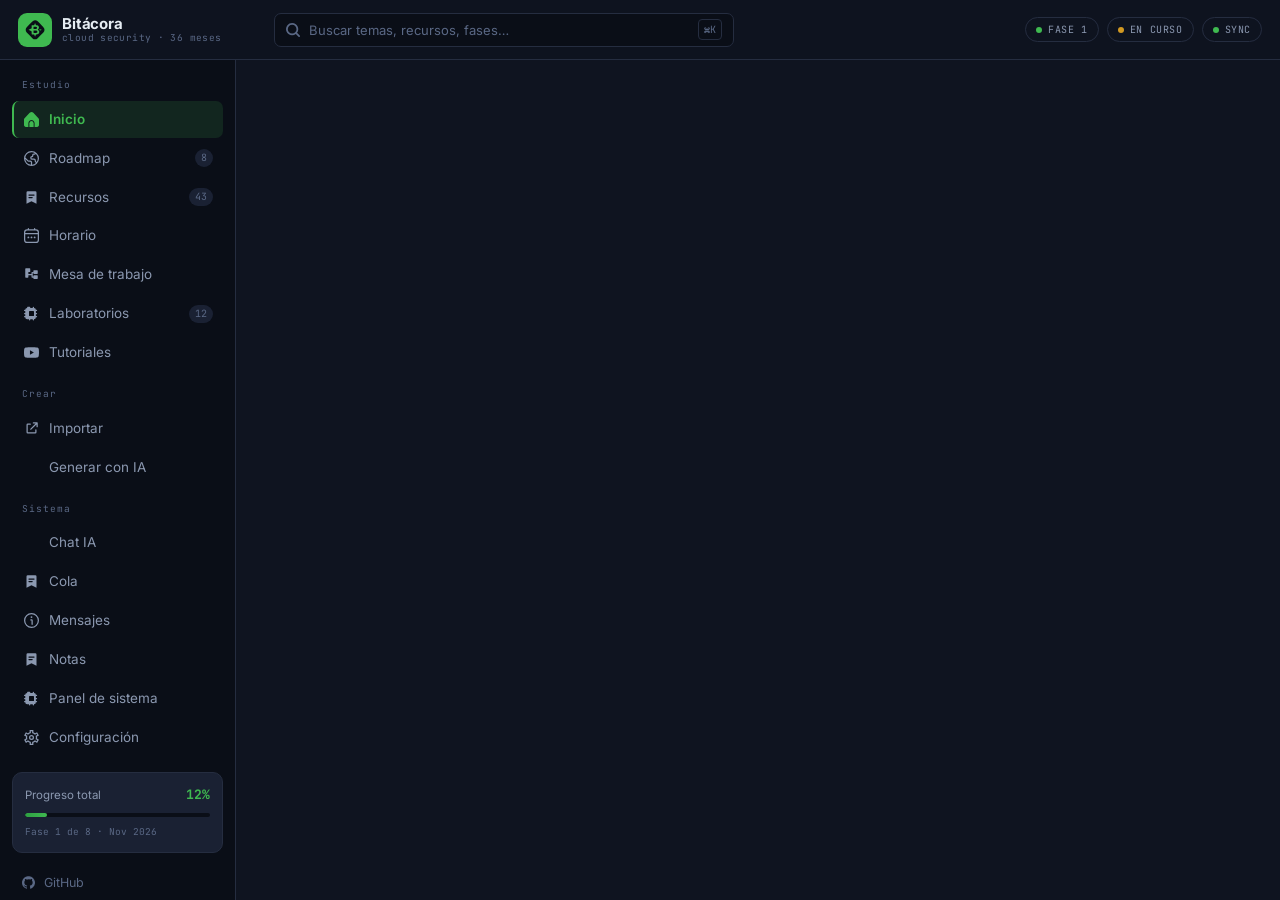
==== static/index.html @ 69b77a9f "chore: recombine split files and remove duplicate INICIO view" ====
<!DOCTYPE html>
<html lang="es" data-theme="dark">
<head>
<meta charset="UTF-8">
<meta name="viewport" content="width=device-width, initial-scale=1.0">
<title>Bitácora — Cloud Security Engineer</title>
<link rel="preconnect" href="https://fonts.googleapis.com">
<link rel="preconnect" href="https://fonts.gstatic.com" crossorigin>
<link href="https://fonts.googleapis.com/css2?family=Inter:wght@400;500;600;700&family=JetBrains+Mono:wght@400;500;600;700&display=swap" rel="stylesheet">
<link rel="stylesheet" href="css/styles.css?v=2">
</head>
<body>

<svg xmlns="http://www.w3.org/2000/svg" style="display:none">
<symbol id="i-isotipo" viewBox="100 330 370 370"><path fill="currentColor" opacity="1.000000" stroke="none" d=" M310.793884,684.054321 C281.833008,693.313782 257.006378,687.298340 235.864227,665.881775 C201.334534,630.903870 166.649063,596.079651 132.160995,561.060913 C106.260162,534.761597 106.226822,489.605347 132.073486,463.258636 C163.572052,431.150696 195.255585,399.224304 226.805328,367.166443 C233.814728,360.044128 240.528275,352.628296 248.784424,346.859924 C273.072693,329.890198 311.342133,331.340851 334.278259,354.667389 C362.310822,383.177063 390.466431,411.565765 418.545135,440.030121 C425.680939,447.263977 432.730591,454.582886 439.813599,461.868805 C467.352692,490.196747 467.705811,534.077087 440.044373,562.257690 C405.263672,597.691101 370.016296,632.666077 335.078430,667.945923 C328.145966,674.946228 320.228699,680.232849 310.793884,684.054321 M236.552277,426.319275 C234.719589,426.317963 232.886887,426.311249 231.054214,426.316284 C223.530518,426.336823 223.277420,426.567810 223.269974,434.281555 C223.255844,448.944763 223.129929,463.610474 223.374619,478.269714 C223.448257,482.681519 222.275894,485.038910 217.916168,486.881622 C201.659607,493.752838 185.621582,501.142639 169.531616,508.404419 C167.641251,509.257568 165.395660,509.713928 164.230881,511.817535 C165.189697,513.448303 166.891846,513.893677 168.346405,514.545776 C184.911133,521.971802 201.468124,529.418152 218.126312,536.630188 C221.817596,538.228271 223.466721,540.172363 223.391403,544.425293 C223.125824,559.417114 223.277756,574.416443 223.288727,589.412964 C223.294312,597.049255 223.355743,597.080872 231.207001,597.070862 C242.371002,597.056641 253.536713,597.169739 264.698059,596.994873 C268.235931,596.939392 270.184570,598.161621 271.411652,601.513062 C273.871613,608.231689 276.525360,614.890076 279.388428,621.447021 C281.614502,626.545166 283.184418,631.978577 286.322876,636.906982 C288.237335,635.020935 288.944794,632.957825 289.769073,630.990051 C293.500885,622.081421 297.512177,613.269714 300.759705,604.186035 C302.684326,598.802612 305.459198,596.658569 311.310364,596.913391 C322.279327,597.390991 332.965759,595.233459 342.688232,590.027405 C356.907776,582.413269 364.411285,570.447388 364.802673,554.096924 C365.240234,535.819641 358.154816,521.826111 342.052490,512.689331 C340.261383,511.673096 337.910645,511.325287 337.036224,509.102997 C337.571594,507.320709 339.163422,506.891266 340.338928,506.055359 C362.808472,490.076447 364.267700,454.462982 343.026550,436.856384 C333.447632,428.916595 321.798462,426.675049 309.826111,426.482758 C304.880127,426.403351 302.420105,424.936554 300.698242,420.301056 C297.454773,411.569305 293.562225,403.077911 289.905548,394.501099 C289.205597,392.859344 288.807068,390.627563 286.606476,390.540894 C284.247650,390.447906 284.026917,392.844910 283.348511,394.429474 C279.351837,403.764923 275.342316,413.097595 271.563141,422.521820 C270.373749,425.487854 268.643677,426.446808 265.529388,426.386719 C256.201691,426.206787 246.868332,426.320129 236.552277,426.319275 M369.356293,502.819183 C369.130585,510.114594 370.935455,516.905945 374.270721,523.367310 C375.651001,526.041321 377.186462,526.905029 380.190399,525.514343 C388.315613,521.752747 396.584229,518.301880 404.766571,514.661621 C406.203705,514.022278 407.995026,513.599670 408.313171,510.818237 C396.564972,504.610321 383.978577,499.820129 371.706482,494.237885 C369.940308,497.052551 369.927460,499.581390 369.356293,502.819183 z"/> <path fill="currentColor" opacity="1.000000" stroke="none" d=" M292.999725,524.643677 C301.396240,525.148926 309.442596,523.405396 317.154236,526.711426 C324.949951,530.053528 329.863739,537.308655 329.967194,546.336487 C330.069366,555.252930 325.228516,562.721130 317.201477,565.900818 C313.469116,567.379333 309.616608,568.264465 305.547821,568.253662 C291.413544,568.216187 277.277710,568.162354 263.145386,568.341736 C259.149200,568.392395 257.502472,567.259277 257.600983,562.976746 C257.857086,551.841125 257.799866,540.694763 257.651093,529.555542 C257.602356,525.904419 258.892670,524.535828 262.568848,524.593750 C272.543640,524.750916 282.522552,524.644470 292.999725,524.643677 z"/> <path fill="currentColor" opacity="1.000000" stroke="none" d=" M319.391876,489.306122 C314.976624,494.202240 309.560516,496.184448 303.558014,496.270874 C289.753540,496.469604 275.944641,496.342865 262.138763,496.475525 C259.001068,496.505676 257.620758,495.486420 257.660004,492.180145 C257.786438,481.535156 257.776611,470.887238 257.682098,460.241669 C257.652649,456.926758 259.229950,455.883789 262.263458,455.895081 C275.737427,455.945190 289.221130,455.615662 302.682220,456.036072 C310.743469,456.287872 318.329529,458.677704 322.029938,466.923584 C325.492310,474.638947 324.768799,482.129517 319.391876,489.306122 z"/></symbol>
<symbol id="i-inicio" viewBox="0 0 512 512"><g> <path d="M256,319.841c-35.346,0-64,28.654-64,64v128h128v-128C320,348.495,291.346,319.841,256,319.841z"/> <g> <path d="M362.667,383.841v128H448c35.346,0,64-28.654,64-64V253.26c0.005-11.083-4.302-21.733-12.011-29.696l-181.29-195.99 c-31.988-34.61-85.976-36.735-120.586-4.747c-1.644,1.52-3.228,3.103-4.747,4.747L12.395,223.5 C4.453,231.496-0.003,242.31,0,253.58v194.261c0,35.346,28.654,64,64,64h85.333v-128c0.399-58.172,47.366-105.676,104.073-107.044 C312.01,275.383,362.22,323.696,362.667,383.841z"/> <path d="M256,319.841c-35.346,0-64,28.654-64,64v128h128v-128C320,348.495,291.346,319.841,256,319.841z"/> </g> </g></symbol>
<symbol id="i-roadmap" viewBox="0 0 24 24"><path d="M12,0A12,12,0,1,0,24,12,12.013,12.013,0,0,0,12,0ZM22,12a9.938,9.938,0,0,1-1.662,5.508l-1.192-1.193A.5.5,0,0,1,19,15.962V15a3,3,0,0,0-3-3H13a1,1,0,0,1-1-1v-.5a.5.5,0,0,1,.5-.5A2.5,2.5,0,0,0,15,7.5v-1a.5.5,0,0,1,.5-.5h1.379a2.516,2.516,0,0,0,1.767-.732l.377-.377A9.969,9.969,0,0,1,22,12Zm-19.951.963,3.158,3.158A2.978,2.978,0,0,0,7.329,17H10a1,1,0,0,1,1,1v3.949A10.016,10.016,0,0,1,2.049,12.963ZM13,21.949V18a3,3,0,0,0-3-3H7.329a1,1,0,0,1-.708-.293L2.163,10.249A9.978,9.978,0,0,1,17.456,3.63l-.224.224A.507.507,0,0,1,16.879,4H15.5A2.5,2.5,0,0,0,13,6.5v1a.5.5,0,0,1-.5.5A2.5,2.5,0,0,0,10,10.5V11a3,3,0,0,0,3,3h3a1,1,0,0,1,1,1v.962a2.516,2.516,0,0,0,.732,1.767l1.337,1.337A9.971,9.971,0,0,1,13,21.949Z"/></symbol>
<symbol id="i-calendario" viewBox="0 0 24 24"><path d="M19,2H18V1a1,1,0,0,0-2,0V2H8V1A1,1,0,0,0,6,1V2H5A5.006,5.006,0,0,0,0,7V19a5.006,5.006,0,0,0,5,5H19a5.006,5.006,0,0,0,5-5V7A5.006,5.006,0,0,0,19,2ZM2,7A3,3,0,0,1,5,4H19a3,3,0,0,1,3,3V8H2ZM19,22H5a3,3,0,0,1-3-3V10H22v9A3,3,0,0,1,19,22Z"/><circle cx="12" cy="15" r="1.5"/><circle cx="7" cy="15" r="1.5"/><circle cx="17" cy="15" r="1.5"/></symbol>
<symbol id="i-ajustes" viewBox="0 0 24 24"><g id="_01_align_center" data-name="01 align center"><path d="M15,24H9V20.487a9,9,0,0,1-2.849-1.646L3.107,20.6l-3-5.2L3.15,13.645a9.1,9.1,0,0,1,0-3.29L.107,8.6l3-5.2L6.151,5.159A9,9,0,0,1,9,3.513V0h6V3.513a9,9,0,0,1,2.849,1.646L20.893,3.4l3,5.2L20.85,10.355a9.1,9.1,0,0,1,0,3.29L23.893,15.4l-3,5.2-3.044-1.758A9,9,0,0,1,15,20.487Zm-4-2h2V18.973l.751-.194A6.984,6.984,0,0,0,16.994,16.9l.543-.553,2.623,1.515,1-1.732-2.62-1.513.206-.746a7.048,7.048,0,0,0,0-3.75l-.206-.746,2.62-1.513-1-1.732L17.537,7.649,16.994,7.1a6.984,6.984,0,0,0-3.243-1.875L13,5.027V2H11V5.027l-.751.194A6.984,6.984,0,0,0,7.006,7.1l-.543.553L3.84,6.134l-1,1.732L5.46,9.379l-.206.746a7.048,7.048,0,0,0,0,3.75l.206.746L2.84,16.134l1,1.732,2.623-1.515.543.553a6.984,6.984,0,0,0,3.243,1.875l.751.194Zm1-6a4,4,0,1,1,4-4A4,4,0,0,1,12,16Zm0-6a2,2,0,1,0,2,2A2,2,0,0,0,12,10Z"/></g></symbol>
<symbol id="i-busqueda" viewBox="0 0 513.749 513.749"><g> <path d="M504.352,459.061l-99.435-99.477c74.402-99.427,54.115-240.344-45.312-314.746S119.261-9.277,44.859,90.15 S-9.256,330.494,90.171,404.896c79.868,59.766,189.565,59.766,269.434,0l99.477,99.477c12.501,12.501,32.769,12.501,45.269,0 c12.501-12.501,12.501-32.769,0-45.269L504.352,459.061z M225.717,385.696c-88.366,0-160-71.634-160-160s71.634-160,160-160 s160,71.634,160,160C385.623,314.022,314.044,385.602,225.717,385.696z"/> </g></symbol>
<symbol id="i-info" viewBox="0 0 24 24"><path d="M12,0A12,12,0,1,0,24,12,12.013,12.013,0,0,0,12,0Zm0,22A10,10,0,1,1,22,12,10.011,10.011,0,0,1,12,22Z"/><path d="M12,10H11a1,1,0,0,0,0,2h1v6a1,1,0,0,0,2,0V12A2,2,0,0,0,12,10Z"/><circle cx="12" cy="6.5" r="1.5"/></symbol>
<symbol id="i-agregar" viewBox="0 0 24 24"><path d="m12 0a12 12 0 1 0 12 12 12.013 12.013 0 0 0 -12-12zm4 13h-3v3a1 1 0 0 1 -2 0v-3h-3a1 1 0 0 1 0-2h3v-3a1 1 0 0 1 2 0v3h3a1 1 0 0 1 0 2z"/></symbol>
<symbol id="i-agregar-usuario" viewBox="0 0 24 24"><path d="M23,11H21V9a1,1,0,0,0-2,0v2H17a1,1,0,0,0,0,2h2v2a1,1,0,0,0,2,0V13h2a1,1,0,0,0,0-2Z"/><path d="M9,12A6,6,0,1,0,3,6,6.006,6.006,0,0,0,9,12ZM9,2A4,4,0,1,1,5,6,4,4,0,0,1,9,2Z"/><path d="M9,14a9.01,9.01,0,0,0-9,9,1,1,0,0,0,2,0,7,7,0,0,1,14,0,1,1,0,0,0,2,0A9.01,9.01,0,0,0,9,14Z"/></symbol>
<symbol id="i-usuarios" viewBox="0 0 24 24"><path d="M12,16a4,4,0,1,1,4-4A4,4,0,0,1,12,16ZM5.683,16H1a1,1,0,0,1-1-1A6.022,6.022,0,0,1,5.131,9.084a1,1,0,0,1,1.1,1.266A6.009,6.009,0,0,0,6,12a5.937,5.937,0,0,0,.586,2.57,1,1,0,0,1-.9,1.43ZM17,24H7a1,1,0,0,1-1-1,6,6,0,0,1,12,0A1,1,0,0,1,17,24ZM18,8a4,4,0,1,1,4-4A4,4,0,0,1,18,8ZM6,8a4,4,0,1,1,4-4A4,4,0,0,1,6,8Zm17,8H18.317a1,1,0,0,1-.9-1.43A5.937,5.937,0,0,0,18,12a6.009,6.009,0,0,0-.236-1.65,1,1,0,0,1,1.105-1.266A6.022,6.022,0,0,1,24,15,1,1,0,0,1,23,16Z"/></symbol>
<symbol id="i-github" viewBox="0 0 512.000000 512.000000"><g transform="translate(0.000000,512.000000) scale(0.100000,-0.100000)" fill="currentColor" stroke="none"> <path d="M2247 4995 c-1043 -126 -1913 -881 -2167 -1880 -59 -234 -74 -356 -74 -610 -1 -129 5 -259 13 -315 108 -783 536 -1431 1212 -1841 206 -124 479 -239 570 -239 45 0 55 4 85 34 22 22 34 44 35 63 2 40 -3 448 -4 449 -1 1 -42 -5 -92 -13 -108 -17 -273 -12 -360 12 -115 30 -202 79 -279 158 -64 63 -81 90 -144 217 -83 169 -138 244 -230 308 -142 100 -165 144 -87 171 31 10 54 11 103 3 136 -22 259 -109 355 -251 120 -178 219 -247 389 -271 78 -11 185 1 285 31 71 22 71 22 98 131 18 70 67 163 111 209 l25 26 -63 7 c-103 12 -293 55 -386 88 -168 59 -276 123 -395 237 -222 212 -326 520 -314 931 4 141 9 178 31 255 36 121 88 223 164 323 48 64 60 86 53 100 -21 40 -41 168 -41 261 0 107 18 219 50 317 25 73 38 78 145 63 136 -19 330 -99 506 -209 71 -45 80 -48 111 -39 84 24 309 59 450 69 228 17 538 -10 737 -64 l54 -15 91 56 c175 108 358 183 495 203 108 15 117 10 145 -79 13 -42 29 -111 36 -154 17 -103 8 -293 -17 -372 l-19 -60 46 -56 c150 -187 212 -376 211 -645 -1 -671 -304 -1054 -930 -1179 -64 -12 -142 -26 -174 -30 l-58 -7 35 -38 c43 -48 88 -135 112 -216 15 -51 18 -122 23 -504 5 -334 9 -451 19 -467 17 -31 63 -53 108 -53 93 0 453 163 659 297 165 109 299 219 435 359 385 395 615 869 691 1424 20 144 17 507 -5 655 -172 1140 -1081 2015 -2234 2150 -154 18 -464 18 -615 0z"/></g></symbol>
<symbol id="i-youtube" viewBox="0 0 24 24"><g id="XMLID_184_"> <path d="M23.498,6.186c-0.276-1.039-1.089-1.858-2.122-2.136C19.505,3.546,12,3.546,12,3.546s-7.505,0-9.377,0.504 C1.591,4.328,0.778,5.146,0.502,6.186C0,8.07,0,12,0,12s0,3.93,0.502,5.814c0.276,1.039,1.089,1.858,2.122,2.136 C4.495,20.454,12,20.454,12,20.454s7.505,0,9.377-0.504c1.032-0.278,1.845-1.096,2.122-2.136C24,15.93,24,12,24,12 S24,8.07,23.498,6.186z M9.546,15.569V8.431L15.818,12L9.546,15.569z"/> </g></symbol>
<symbol id="i-recursos" viewBox="0 0 24 24"><path d="M6 2h12a2 2 0 0 1 2 2v18l-8-4-8 4V4a2 2 0 0 1 2-2Zm2 5a1 1 0 0 0 0 2h8a1 1 0 0 0 0-2H8Zm0 4a1 1 0 0 0 0 2h5a1 1 0 0 0 0-2H8Z"/></symbol>
<symbol id="i-mesa" viewBox="0 0 24 24"><path d="M3 2h6a1 1 0 0 1 1 1v4a1 1 0 0 1-1 1H7v3h5V9a1 1 0 0 1 1-1h2V6a1 1 0 0 1 1-1h5a1 1 0 0 1 1 1v4a1 1 0 0 1-1 1h-5a1 1 0 0 1-1-1v-1h-1v6h1v-1a1 1 0 0 1 1-1h5a1 1 0 0 1 1 1v4a1 1 0 0 1-1 1h-5a1 1 0 0 1-1-1v-1h-2a1 1 0 0 1-1-1v-3H7v3a1 1 0 0 1-1 1H3a1 1 0 0 1-1-1V3a1 1 0 0 1 1-1Z"/></symbol>
<symbol id="i-sistema" viewBox="0 0 24 24"><path d="M9 1a1 1 0 0 1 1 1v1h4V2a1 1 0 1 1 2 0v1a3 3 0 0 1 3 3h1a1 1 0 1 1 0 2h-1v3h1a1 1 0 1 1 0 2h-1v3h1a1 1 0 1 1 0 2h-1a3 3 0 0 1-3 3v1a1 1 0 1 1-2 0v-1h-4v1a1 1 0 1 1-2 0v-1H5a3 3 0 0 1-3-3H1a1 1 0 1 1 0-2h1v-3H1a1 1 0 1 1 0-2h1V8H1a1 1 0 0 1 0-2h1a3 3 0 0 1 3-3V2a1 1 0 0 1 1-1h2Zm0 7a1 1 0 0 0-1 1v6a1 1 0 0 0 1 1h6a1 1 0 0 0 1-1V9a1 1 0 0 0-1-1H9Z"/></symbol>
<symbol id="i-chevron" viewBox="0 0 24 24"><path d="M12 15.5a1 1 0 0 1-.7-.3l-5-5a1 1 0 0 1 1.4-1.4l4.3 4.3 4.3-4.3a1 1 0 0 1 1.4 1.4l-5 5a1 1 0 0 1-.7.3Z"/></symbol>
<symbol id="i-externo" viewBox="0 0 24 24"><path d="M14 3a1 1 0 0 1 1-1h6a1 1 0 0 1 1 1v6a1 1 0 1 1-2 0V5.4l-8.3 8.3a1 1 0 1 1-1.4-1.4L18.6 4H15a1 1 0 0 1-1-1ZM4 6a2 2 0 0 1 2-2h4a1 1 0 1 1 0 2H6v12h12v-4a1 1 0 1 1 2 0v4a2 2 0 0 1-2 2H6a2 2 0 0 1-2-2V6Z"/></symbol>
</svg>

<!-- ══════════ HEADER ══════════ -->
<header class="topbar">
  <div class="topbar-left">
    <button class="icon-btn menu-toggle" aria-label="Abrir menú">
      <span class="burger"></span>
    </button>
    <a class="brand" href="#inicio">
      <span class="brand-mark"><svg class="ico"><use href="#i-isotipo"></use></svg></span>
      <span class="brand-text">
        <strong>Bitácora</strong>
        <em>cloud security · 36 meses</em>
      </span>
    </a>
  </div>

  <div class="topbar-search">
    <svg class="ico"><use href="#i-busqueda"></use></svg>
    <input type="text" placeholder="Buscar temas, recursos, fases…">
    <kbd>⌘K</kbd>
  </div>

  <div class="topbar-right">
    <span class="status-pill"><i class="dot dot-green"></i>FASE 1</span>
    <span class="status-pill"><i class="dot dot-yellow"></i>EN CURSO</span>
    <span class="status-pill"><i class="dot dot-green"></i>SYNC</span>
  </div>
</header>

<div class="shell">

  <!-- ══════════ SIDEBAR ══════════ -->
  <aside class="sidebar">
    <nav class="nav">
      <p class="nav-label">Estudio</p>
      <a class="nav-item is-active" href="#inicio" data-view="inicio">
        <svg class="ico"><use href="#i-inicio"></use></svg><span>Inicio</span>
      </a>
      <a class="nav-item" href="#roadmap" data-view="roadmap">
        <svg class="ico"><use href="#i-roadmap"></use></svg><span>Roadmap</span>
        <em class="nav-badge">8</em>
      </a>
      <a class="nav-item" href="#recursos" data-view="recursos">
        <svg class="ico"><use href="#i-recursos"></use></svg><span>Recursos</span>
        <em class="nav-badge">43</em>
      </a>
      <a class="nav-item" href="#horario" data-view="horario">
        <svg class="ico"><use href="#i-calendario"></use></svg><span>Horario</span>
      </a>
      <a class="nav-item" href="#mesa" data-view="mesa">
        <svg class="ico"><use href="#i-mesa"></use></svg><span>Mesa de trabajo</span>
      </a>
      <a class="nav-item" href="#labs" data-view="labs">
        <svg class="ico"><use href="#i-sistema"></use></svg><span>Laboratorios</span>
        <em class="nav-badge" id="labs-badge">12</em>
      </a>
      <a class="nav-item" href="#tutorials" data-view="tutorials">
        <svg class="ico"><use href="#i-youtube"></use></svg><span>Tutoriales</span>
      </a>

      <p class="nav-label">Crear</p>
      <a class="nav-item" href="#import" data-view="import">
        <svg class="ico"><use href="#i-externo"></use></svg><span>Importar</span>
      </a>
      <a class="nav-item" href="#generate" data-view="generate">
        <svg class="ico"><use href="#i-ia"></use></svg><span>Generar con IA</span>
      </a>

      <p class="nav-label">Sistema</p>
      <a class="nav-item" href="#chat" data-view="chat">
        <svg class="ico"><use href="#i-ia"></use></svg><span>Chat IA</span>
      </a>
      <a class="nav-item" href="#cola" data-view="cola">
        <svg class="ico"><use href="#i-recursos"></use></svg><span>Cola</span>
        <em class="nav-badge" id="queue-badge" style="display:none">0</em>
      </a>
      <a class="nav-item" href="#messages" data-view="messages">
        <svg class="ico"><use href="#i-info"></use></svg><span>Mensajes</span>
        <em class="nav-badge" id="msg-badge" style="display:none">0</em>
      </a>
      <a class="nav-item" href="#notes" data-view="notes">
        <svg class="ico"><use href="#i-recursos"></use></svg><span>Notas</span>
      </a>
      <a class="nav-item" href="#sistema" data-view="sistema">
        <svg class="ico"><use href="#i-sistema"></use></svg><span>Panel de sistema</span>
      </a>
      <a class="nav-item" href="#config" data-view="config">
        <svg class="ico"><use href="#i-ajustes"></use></svg><span>Configuración</span>
      </a>
    </nav>

    <div class="sidebar-foot">
      <div class="mini-progress">
        <div class="mini-progress-head">
          <span>Progreso total</span><strong>12%</strong>
        </div>
        <div class="bar"><div class="bar-fill" style="width:12%"></div></div>
        <p class="mini-progress-note">Fase 1 de 8 · Nov 2026</p>
      </div>
      <div class="sidebar-links">
        <a href="#" class="s-link"><svg class="ico"><use href="#i-github"></use></svg>GitHub</a>
        <a href="#" class="s-link"><svg class="ico"><use href="#i-info"></use></svg>Acerca de</a>
      </div>
    </div>
  </aside>

  <!-- ══════════ MAIN ══════════ -->
  <main class="main">

    <!-- ─────── VISTA: ROADMAP ─────── -->
    <section class="view" id="view-roadmap">
      <div class="view-bar">
        <span class="crumb">roadmap</span>
        <span class="view-bar-meta">8 fases · 28 temas · 2 certificaciones</span>
      </div>

      <div class="view-body">
        <div class="section-head">
          <h1>Octubre 2026 → Octubre 2029</h1>
          <p>Cada fase alimenta a la siguiente. Lo que construyes en la Fase 1 es lo que monitorea la Fase 5.</p>
        </div>

        <div class="phase-strip">
          <div class="strip-item" style="--accent:#3fb950"><span>F0</span><div class="bar"><div class="bar-fill" style="width:100%"></div></div></div>
          <div class="strip-item" style="--accent:#3fb950"><span>F1</span><div class="bar"><div class="bar-fill" style="width:38%"></div></div></div>
          <div class="strip-item" style="--accent:#58a6ff"><span>F2</span><div class="bar"><div class="bar-fill" style="width:0%"></div></div></div>
          <div class="strip-item" style="--accent:#a371f7"><span>F3</span><div class="bar"><div class="bar-fill" style="width:0%"></div></div></div>
          <div class="strip-item" style="--accent:#d29922"><span>F4</span><div class="bar"><div class="bar-fill" style="width:0%"></div></div></div>
          <div class="strip-item" style="--accent:#f85149"><span>F5</span><div class="bar"><div class="bar-fill" style="width:0%"></div></div></div>
          <div class="strip-item" style="--accent:#39c5cf"><span>F6</span><div class="bar"><div class="bar-fill" style="width:0%"></div></div></div>
          <div class="strip-item" style="--accent:#8b949e"><span>F7</span><div class="bar"><div class="bar-fill" style="width:0%"></div></div></div>
        </div>

        <div class="spine">
          <div class="spine-track"><div class="spine-fill"></div></div>
          <div class="spine-nodes">

            <article class="node state-done" style="--accent:#3fb950">
              <div class="node-dot"></div>
              <div class="node-card">
                <div class="node-head">
                  <span class="node-idx">FASE 0</span>
                  <span class="node-when">Oct 2026</span>
                </div>
                <h3>Base del homelab</h3>
                <p>Proxmox + pfSense/OPNsense como VM desde el día 1. Las 4 VLANs existen aunque estén vacías.</p>
                <ul class="topic-list">
                  <li class="topic done">Hypervisor y topología base</li>
                  <li class="topic done">pfSense/OPNsense perimetral</li>
                  <li class="topic done">VLANs: Management, Servers, Users, DMZ</li>
                  <li class="topic done">Repo GitHub + primer post en LinkedIn</li>
                </ul>
                <div class="tag-row"><span class="tag tag-repo"><svg class="ico"><use href="#i-github"></use></svg>homelab-cloud-security</span></div>
              </div>
            </article>

            <article class="node state-current" style="--accent:#3fb950">
              <div class="node-dot"><i class="pulse"></i></div>
              <div class="node-card">
                <div class="node-head">
                  <span class="node-idx">FASE 1</span>
                  <span class="node-when">Nov 2026 – Mar 2027</span>
                </div>
                <h3>Linux + Networking real</h3>
                <p>Hardening real de Ubuntu y las 4 VLANs implementadas de verdad en pfSense — reglas aplicadas, no un diagrama.</p>
                <ul class="topic-list">
                  <li class="topic done">CIS Benchmark + SSH solo por llave</li>
                  <li class="topic current">rsyslog centralizado</li>
                  <li class="topic todo">Backups probados con restore real</li>
                  <li class="topic todo">Reglas de firewall inter-VLAN</li>
                  <li class="topic todo">Wireshark: tráfico entre VLANs</li>
                </ul>
                <div class="tag-row">
                  <span class="tag tag-repo"><svg class="ico"><use href="#i-github"></use></svg>linux-hardened-server</span>
                  <span class="tag tag-repo"><svg class="ico"><use href="#i-github"></use></svg>homelab-network-segmentation</span>
                </div>
              </div>
            </article>

            <article class="node" style="--accent:#58a6ff">
              <div class="node-dot"></div>
              <div class="node-card">
                <div class="node-head">
                  <span class="node-idx">FASE 2</span>
                  <span class="node-when">Abr 2027 – Ago 2027</span>
                </div>
                <h3>Windows Server + Ofensiva básica</h3>
                <p>AD ficticio "Ortiz Technologies" con 100 usuarios, y un ataque simulado contra tu propio dominio.</p>
                <ul class="topic-list">
                  <li class="topic todo">Dominio con OUs por departamento</li>
                  <li class="topic todo">GPOs: LAPS, SMBv1 off, PowerShell restringido</li>
                  <li class="topic todo">ADCS interna + servidor de archivos con DFS</li>
                  <li class="topic todo">Kerberoasting / AS-REP Roasting documentado</li>
                </ul>
                <div class="tag-row">
                  <span class="tag tag-repo"><svg class="ico"><use href="#i-github"></use></svg>ad-lab-attack-detection</span>
                  <span class="tag tag-cert">CompTIA Security+</span>
                </div>
              </div>
            </article>

            <article class="node" style="--accent:#a371f7">
              <div class="node-dot"></div>
              <div class="node-card">
                <div class="node-head">
                  <span class="node-idx">FASE 3</span>
                  <span class="node-when">Sep 2027 – Feb 2028</span>
                </div>
                <h3>AWS + Infraestructura como código</h3>
                <p>Multi-cuenta con Organizations, IAM de mínimo privilegio, Terraform con state remoto y pipeline real.</p>
                <ul class="topic-list">
                  <li class="topic todo">AWS Organizations: cuentas dev/prod</li>
                  <li class="topic todo">VPC, subnets, NAT, Security Groups, NACLs</li>
                  <li class="topic todo">State remoto: S3 + DynamoDB locking</li>
                  <li class="topic todo">GitHub Actions: plan en PR, apply en merge</li>
                </ul>
                <div class="tag-row">
                  <span class="tag tag-repo"><svg class="ico"><use href="#i-github"></use></svg>aws-infra-as-code</span>
                  <span class="tag tag-cert">AWS Solutions Architect Associate</span>
                </div>
              </div>
            </article>

            <article class="node" style="--accent:#d29922">
              <div class="node-dot"></div>
              <div class="node-card">
                <div class="node-head">
                  <span class="node-idx">FASE 4</span>
                  <span class="node-when">Mar 2028 – Ago 2028</span>
                </div>
                <h3>Docker + Kubernetes con carga real</h3>
                <p>Cluster de 1 master + 2 workers sobre Proxmox, desplegando el stack que usará la Fase 5.</p>
                <ul class="topic-list">
                  <li class="topic todo">Cluster K8s real en el homelab</li>
                  <li class="topic todo">GitOps con ArgoCD</li>
                  <li class="topic todo">Trivy escaneando imágenes en el pipeline</li>
                </ul>
                <div class="tag-row"><span class="tag tag-repo"><svg class="ico"><use href="#i-github"></use></svg>k8s-homelab-platform</span></div>
              </div>
            </article>

            <article class="node" style="--accent:#f85149">
              <div class="node-dot"></div>
              <div class="node-card">
                <div class="node-head">
                  <span class="node-idx">FASE 5</span>
                  <span class="node-when">Sep 2028 – Feb 2029</span>
                </div>
                <h3>SOC casero + AWS Security avanzado</h3>
                <p>Wazuh + Suricata + Grafana ingiriendo todos los logs. Ejercicio purple team contra tu propio homelab.</p>
                <ul class="topic-list">
                  <li class="topic todo">SOC completo, no herramientas sueltas</li>
                  <li class="topic todo">Cadena de ataque completa + detección</li>
                  <li class="topic todo">GuardDuty, Security Hub, Config, alertas SNS</li>
                  <li class="topic todo">Reporte de incidente publicado</li>
                </ul>
                <div class="tag-row">
                  <span class="tag tag-repo"><svg class="ico"><use href="#i-github"></use></svg>homelab-soc</span>
                  <span class="tag tag-repo"><svg class="ico"><use href="#i-github"></use></svg>incident-report</span>
                </div>
              </div>
            </article>

            <article class="node" style="--accent:#39c5cf">
              <div class="node-dot"></div>
              <div class="node-card">
                <div class="node-head">
                  <span class="node-idx">FASE 6</span>
                  <span class="node-when">Mar 2029 – Jun 2029</span>
                </div>
                <h3>IA aplicada a seguridad</h3>
                <p>RAG local que ingiere las alertas reales de tu propio Wazuh — no un dataset genérico de ejemplo.</p>
                <ul class="topic-list">
                  <li class="topic todo">AI SOC Assistant: Ollama + vector DB</li>
                  <li class="topic todo">AI Cloud Assistant: revisión de Terraform</li>
                  <li class="topic todo">AI Homelab Assistant</li>
                </ul>
                <div class="tag-row"><span class="tag tag-repo"><svg class="ico"><use href="#i-github"></use></svg>ai-soc-assistant</span></div>
              </div>
            </article>

            <article class="node" style="--accent:#8b949e">
              <div class="node-dot"></div>
              <div class="node-card">
                <div class="node-head">
                  <span class="node-idx">FASE 7</span>
                  <span class="node-when">Jul 2029 – Oct 2029</span>
                </div>
                <h3>Preparación de búsqueda de empleo</h3>
                <p>No se construye portafolio desde cero — se pule lo documentado desde la Fase 0.</p>
                <ul class="topic-list">
                  <li class="topic todo">8–12 repos ya documentados</li>
                  <li class="topic todo">CV en formato canadiense</li>
                  <li class="topic todo">Simulacros: explicar arquitectura, no teoría</li>
                </ul>
              </div>
            </article>

          </div>
        </div>
      </div>
    </section>

    <!-- ─────── VISTA: RECURSOS ─────── -->
    <section class="view" id="view-recursos">
      <div class="view-bar">
        <span class="crumb">recursos</span>
        <span class="view-bar-meta">43 recursos · 9 fases</span>
      </div>

      <div class="view-body">
        <div class="section-head">
          <h1>Recursos</h1>
          <p>Todo lo que alimenta cada fase, filtrado por categoría y momento del roadmap.</p>
        </div>

        <div class="filter-bar">
          <div class="search-field">
            <svg class="ico"><use href="#i-busqueda"></use></svg>
            <input type="text" placeholder="Buscar por título o descripción…">
          </div>
          <div class="chip-row">
            <button class="chip is-on">Todos</button>
            <button class="chip">YouTube</button>
            <button class="chip">Blog</button>
            <button class="chip">Docs</button>
            <button class="chip">Curso</button>
            <button class="chip">GitHub</button>
            <button class="chip">Lab</button>
            <button class="chip">Inglés</button>
          </div>
          <div class="chip-row chip-row-phase">
            <button class="chip chip-sm is-on">F0</button>
            <button class="chip chip-sm">F1</button>
            <button class="chip chip-sm">F2</button>
            <button class="chip chip-sm">F3</button>
            <button class="chip chip-sm">F4</button>
            <button class="chip chip-sm">F5</button>
            <button class="chip chip-sm">F6</button>
            <button class="chip chip-sm">F7</button>
            <button class="chip chip-sm">FX</button>
          </div>
        </div>

        <div class="res-grid">
          <a class="res-card" href="#">
            <div class="res-top">
              <span class="res-logo"><svg class="ico"><use href="#i-youtube"></use></svg></span>
              <svg class="ico res-ext"><use href="#i-externo"></use></svg>
            </div>
            <strong>Proxmox VE desde cero</strong>
            <p>Instalación del hypervisor, creación de VMs y virtual switches.</p>
            <div class="tag-row"><span class="tag tag-green">F0</span><span class="tag tag-blue">YouTube</span></div>
          </a>
          <a class="res-card" href="#">
            <div class="res-top">
              <span class="res-logo"><svg class="ico"><use href="#i-recursos"></use></svg></span>
              <svg class="ico res-ext"><use href="#i-externo"></use></svg>
            </div>
            <strong>pfSense Documentation</strong>
            <p>Referencia oficial de reglas de firewall y configuración de VLANs.</p>
            <div class="tag-row"><span class="tag tag-green">F0</span><span class="tag tag-blue">Docs</span></div>
          </a>
          <a class="res-card" href="#">
            <div class="res-top">
              <span class="res-logo"><svg class="ico"><use href="#i-recursos"></use></svg></span>
              <svg class="ico res-ext"><use href="#i-externo"></use></svg>
            </div>
            <strong>CIS Benchmarks — Ubuntu</strong>
            <p>Guía de hardening que se aplica manualmente en la Fase 1.</p>
            <div class="tag-row"><span class="tag tag-green">F1</span><span class="tag tag-blue">Docs</span></div>
          </a>
          <a class="res-card" href="#">
            <div class="res-top">
              <span class="res-logo"><svg class="ico"><use href="#i-github"></use></svg></span>
              <svg class="ico res-ext"><use href="#i-externo"></use></svg>
            </div>
            <strong>Wireshark Sample Captures</strong>
            <p>Capturas de ejemplo para practicar análisis de tráfico.</p>
            <div class="tag-row"><span class="tag tag-green">F1</span><span class="tag tag-blue">GitHub</span></div>
          </a>
          <a class="res-card" href="#">
            <div class="res-top">
              <span class="res-logo"><svg class="ico"><use href="#i-mesa"></use></svg></span>
              <svg class="ico res-ext"><use href="#i-externo"></use></svg>
            </div>
            <strong>TryHackMe — Active Directory</strong>
            <p>Laboratorio guiado de enumeración y ataques básicos a AD.</p>
            <div class="tag-row"><span class="tag tag-green">F2</span><span class="tag tag-blue">Lab</span></div>
          </a>
          <a class="res-card" href="#">
            <div class="res-top">
              <span class="res-logo"><svg class="ico"><use href="#i-recursos"></use></svg></span>
              <svg class="ico res-ext"><use href="#i-externo"></use></svg>
            </div>
            <strong>Terraform Registry — AWS</strong>
            <p>Documentación del provider y módulos oficiales.</p>
            <div class="tag-row"><span class="tag tag-green">F3</span><span class="tag tag-blue">Docs</span></div>
          </a>
          <a class="res-card" href="#">
            <div class="res-top">
              <span class="res-logo"><svg class="ico"><use href="#i-youtube"></use></svg></span>
              <svg class="ico res-ext"><use href="#i-externo"></use></svg>
            </div>
            <strong>Kubernetes the Hard Way</strong>
            <p>Montar el cluster componente por componente, sin atajos.</p>
            <div class="tag-row"><span class="tag tag-green">F4</span><span class="tag tag-blue">GitHub</span></div>
          </a>
          <a class="res-card" href="#">
            <div class="res-top">
              <span class="res-logo"><svg class="ico"><use href="#i-recursos"></use></svg></span>
              <svg class="ico res-ext"><use href="#i-externo"></use></svg>
            </div>
            <strong>Wazuh — Documentación</strong>
            <p>Instalación del manager, agentes y reglas de detección.</p>
            <div class="tag-row"><span class="tag tag-green">F5</span><span class="tag tag-blue">Docs</span></div>
          </a>
          <a class="res-card" href="#">
            <div class="res-top">
              <span class="res-logo"><svg class="ico"><use href="#i-ia"></use></svg></span>
              <svg class="ico res-ext"><use href="#i-externo"></use></svg>
            </div>
            <strong>Ollama + RAG local</strong>
            <p>Base para el AI SOC Assistant de la Fase 6.</p>
            <div class="tag-row"><span class="tag tag-green">F6</span><span class="tag tag-blue">Blog</span></div>
          </a>
        </div>

        <button class="btn btn-ghost btn-block">
          <svg class="ico"><use href="#i-agregar"></use></svg>
          Agregar recurso
        </button>
      </div>
    </section>

    <!-- ─────── VISTA: HORARIO ─────── -->
    <section class="view" id="view-horario">
      <div class="view-bar">
        <span class="crumb">horario</span>
        <span class="view-bar-meta">julio 2026</span>
      </div>

      <div class="view-body">
        <div class="section-head-row">
          <div class="section-head">
            <h1>Horario</h1>
            <p>La rutina fija, semana tras semana, durante 36 meses.</p>
          </div>
          <div class="seg">
            <button class="seg-btn is-on">Semana</button>
            <button class="seg-btn">Mes</button>
          </div>
        </div>

        <div class="week-cards">
          <div class="day" style="--accent:#3fb950"><span class="day-name">LUN</span><strong>Linux / Sistemas</strong><span class="day-note">2h</span></div>
          <div class="day" style="--accent:#58a6ff"><span class="day-name">MAR</span><strong>Networking</strong><span class="day-note">2h</span></div>
          <div class="day is-today" style="--accent:#a371f7"><span class="day-name">MIÉ</span><strong>Cloud</strong><span class="day-note">2h</span></div>
          <div class="day" style="--accent:#f85149"><span class="day-name">JUE</span><strong>Security</strong><span class="day-note">2h</span></div>
          <div class="day" style="--accent:#d29922"><span class="day-name">VIE</span><strong>Inglés + docs</strong><span class="day-note">2h</span></div>
          <div class="day is-weekend" style="--accent:#39c5cf"><span class="day-name">SÁB</span><strong>Laboratorio profundo</strong><span class="day-note">6h</span></div>
          <div class="day is-weekend" style="--accent:#39c5cf"><span class="day-name">DOM</span><strong>Proyecto + bitácora</strong><span class="day-note">6h</span></div>
        </div>

        <div class="grid-2">
          <div class="panel">
            <div class="panel-head">
              <h2>Julio 2026</h2>
              <span class="stat-value">38%</span>
              <span class="stat-label">Fase actual</span>
            </div>
            <div class="stat">
              <svg class="ico stat-ico"><use href="#i-youtube"></use></svg>
              <span class="stat-value">67</span>
              <span class="stat-label">Videos vistos</span>
            </div>
          </div>

          <div class="panel">
            <div class="panel-head">
              <h2>Fase actual</h2>
              <span class="tag tag-green">Nov 2026 – Mar 2027</span>
            </div>
            <div class="panel-body">
              <p class="panel-topic">Hardening de Linux + segmentación con VLANs</p>
              <div class="bar"><div class="bar-fill" style="width:38%"></div></div>
              <ul class="topic-list">
                <li class="topic done">CIS Benchmark aplicado manualmente</li>
                <li class="topic done">SSH solo por llave, password auth off</li>
                <li class="topic current">rsyslog centralizado</li>
                <li class="topic todo">Backups con restore verificado</li>
                <li class="topic todo">Reglas de firewall inter-VLAN en pfSense</li>
                <li class="topic todo">Wireshark entre VLANs</li>
              </ul>
            </div>
          </div>
        </div>

        <div class="panel">
          <div class="panel-head"><h2>Acciones rápidas</h2></div>
          <div class="panel-body">
            <div class="quick-grid">
              <a class="quick" href="#chat">
                <svg class="ico"><use href="#i-ia"></use></svg>
                <strong>Consulta algo</strong>
                <span>Pregunta al asistente sobre lo que estás estudiando</span>
              </a>
              <a class="quick" href="#mesa">
                <svg class="ico"><use href="#i-mesa"></use></svg>
                <strong>Dibuja un diagrama</strong>
                <span>Arma la topología de tu homelab en el canvas</span>
              </a>
              <a class="quick" href="#recursos">
                <svg class="ico"><use href="#i-busqueda"></use></svg>
                <strong>Busca recursos</strong>
                <span>43 enlaces filtrados por fase y categoría</span>
              </a>
            </div>
          </div>
        </div>
      </div>
    </section>

    <!-- ─────── VISTA: MESA DE TRABAJO ─────── -->
    <section class="view" id="view-mesa">
      <div class="view-bar">
        <span class="crumb">mesa de trabajo</span>
        <span class="view-bar-meta">0 nodos · 0 conexiones</span>
      </div>

      <div class="view-body view-body-flush">
        <div class="mesa">
          <aside class="mesa-tools">
            <p class="tool-label">Nodos</p>
            <div class="tool-grid">
              <button class="tool" style="--accent:#3fb950"><span class="tool-ico">PC</span>PC</button>
              <button class="tool" style="--accent:#58a6ff"><span class="tool-ico">SRV</span>Servidor</button>
              <button class="tool" style="--accent:#a371f7"><span class="tool-ico">RTR</span>Router</button>
              <button class="tool" style="--accent:#d29922"><span class="tool-ico">SW</span>Switch</button>
              <button class="tool" style="--accent:#f85149"><span class="tool-ico">FW</span>Firewall</button>
              <button class="tool" style="--accent:#39c5cf"><span class="tool-ico">CLD</span>Nube</button>
              <button class="tool" style="--accent:#8b949e"><span class="tool-ico">DB</span>Base de datos</button>
              <button class="tool" style="--accent:#e6edf3"><span class="tool-ico">NET</span>Internet</button>
            </div>

            <p class="tool-label">Conexiones</p>
            <div class="tool-row">
              <button class="tool tool-wide"><span class="line-solid"></span>Flecha</button>
              <button class="tool tool-wide"><span class="line-dashed"></span>Línea</button>
            </div>

            <p class="tool-label">Plantillas</p>
            <div class="tool-col">
              <button class="btn btn-ghost btn-sm">LAN básica</button>
              <button class="btn btn-ghost btn-sm">DMZ + LAN</button>
              <button class="btn btn-ghost btn-sm">VPC Cloud</button>
            </div>

            <div class="tool-foot">
              <button class="btn btn-ghost btn-sm btn-block">Exportar JSON</button>
              <button class="btn btn-ghost btn-sm btn-block">Importar JSON</button>
            </div>
          </aside>

          <div class="mesa-canvas">
            <div class="canvas-bar">
              <div class="zoom">
                <button class="icon-btn">−</button>
                <span>100%</span>
                <button class="icon-btn">+</button>
              </div>
              <div class="legend">
                <span><i class="dot dot-green"></i>PC</span>
                <span><i class="dot dot-blue"></i>Servidor</span>
                <span><i class="dot dot-red"></i>Firewall</span>
                <span><i class="dot dot-cyan"></i>Nube</span>
              </div>
            </div>
            <div class="canvas">
              <div class="empty">
                <svg class="ico empty-ico"><use href="#i-mesa"></use></svg>
                <p>Elige una herramienta y haz clic en el lienzo para colocar tu primer nodo.</p>
                <span class="empty-hint">Doble clic renombra · Delete elimina · Arrastra para mover</span>
              </div>
            </div>
          </div>
        </div>
      </div>
    </section>

    <!-- ─────── VISTA: CHAT IA ─────── -->
    <section class="view" id="view-chat">
      <div class="view-bar">
        <span class="crumb">chat ia</span>
        <span class="view-bar-meta">modelo: — · 0 mensajes</span>
      </div>

      <div class="view-body view-body-flush">
        <div class="chat">
          <aside class="chat-side">
            <div class="field">
              <label>PROVEEDOR</label>
              <div class="select">
                <select>
                  <option>OpenAI</option>
                  <option>Anthropic</option>
                  <option>Google</option>
                  <option>Ollama</option>
                  <option>Custom</option>
                 </select>
                <svg class="ico"><use href="#i-chevron"></use></svg>
              </div>
            </div>

            <div class="field">
              <label>URL DEL ENDPOINT <em>editable</em></label>
              <input class="input mono" type="text" value="https://api.openai.com/v1/chat/completions">
            </div>

            <div class="field">
              <label>MODELO <em>ej. gpt-4o-mini</em></label>
              <input class="input mono" type="text" placeholder="gpt-4o-mini">
            </div>

            <div class="field">
              <label>CLAVE DE API</label>
              <div class="input-group">
                <input class="input mono" type="password" placeholder="sk-...">
                <button class="btn btn-ghost btn-sm">ver</button>
              </div>
            </div>

            <details class="adv">
              <summary><svg class="ico"><use href="#i-chevron"></use></svg>AJUSTES AVANZADOS</summary>
              <div class="adv-body">
                <div class="field"><label>TEMPERATURA</label><input class="input mono" type="text" value="0.7"></div>
                <div class="field"><label>MAX TOKENS</label><input class="input mono" type="text" value="1024"></div>
              </div>
            </details>

            <button class="btn btn-primary btn-block">Probar conexión</button>
            <button class="btn btn-ghost btn-block">Limpiar chat</button>

            <div class="note">
              <p><strong>Cómo funciona:</strong> esta página corre 100% en tu navegador. Tu clave se usa solo en memoria, nunca se guarda ni pasa por ningún servidor intermedio.</p>
              <p><strong>Sobre CORS:</strong> algunos proveedores bloquean peticiones directas desde el navegador. Si una petición falla de inmediato con un error de red, probablemente sea eso — no un problema de tu clave.</p>
            </div>
          </aside>

          <div class="chat-main">
            <div class="chat-quick">
              <button class="chip chip-sm">VLANs</button>
              <button class="chip chip-sm">Subnetting</button>
              <button class="chip chip-sm">SSH</button>
              <button class="chip chip-sm">Kubernetes</button>
              <button class="chip chip-sm">AWS</button>
              <button class="chip chip-sm">Wireshark</button>
              <button class="chip chip-sm">Terraform</button>
            </div>

            <div class="chat-log">
              <div class="empty">
                <svg class="ico empty-ico"><use href="#i-ia"></use></svg>
                <p>Elige un proveedor, pon tu clave y presiona <strong>Probar conexión</strong> para empezar.</p>
                <span class="empty-hint">14 tópicos en la base de conocimiento local</span>
              </div>
            </div>

            <div class="chat-input">
              <textarea placeholder="Escribe un mensaje… (Enter para enviar, Shift+Enter para salto de línea)"></textarea>
              <button class="btn btn-primary">Enviar</button>
            </div>
          </div>
        </div>
      </div>
    </section>

    <!-- ─────── VISTA: SISTEMA ─────── -->
    <section class="view" id="view-sistema">
      <div class="view-bar">
        <span class="crumb">panel de sistema</span>
        <span class="view-bar-meta">v1.0.0</span>
      </div>

      <div class="view-body">
        <div class="section-head">
          <h1>Panel de sistema</h1>
          <p>Estado de cada módulo de Bitácora.</p>
        </div>

        <div class="stat-row">
          <div class="stat"><span class="stat-value">0</span><span class="stat-label">Mensajes</span></div>
          <div class="stat"><span class="stat-value">0</span><span class="stat-label">Proveedores</span></div>
          <div class="stat"><span class="stat-value">14</span><span class="stat-label">KB almacenados</span></div>
          <div class="stat"><span class="stat-value">1.0.0</span><span class="stat-label">Versión</span></div>
        </div>

        <div class="mod-grid">
          <a class="mod" href="#roadmap">
            <div class="mod-head"><svg class="ico"><use href="#i-roadmap"></use></svg><i class="dot dot-green"></i></div>
            <strong>Roadmap</strong><span>8 fases · 28 temas</span>
            <em class="mod-state ok">Operativo</em>
          </a>
          <a class="mod" href="#recursos">
            <div class="mod-head"><svg class="ico"><use href="#i-recursos"></use></svg><i class="dot dot-green"></i></div>
            <strong>Recursos</strong><span>43 enlaces indexados</span>
            <em class="mod-state ok">Operativo</em>
          </a>
          <a class="mod" href="#horario">
            <div class="mod-head"><svg class="ico"><use href="#i-calendario"></use></svg><i class="dot dot-green"></i></div>
            <strong>Horario</strong><span>Rutina semanal activa</span>
            <em class="mod-state ok">Operativo</em>
          </a>
          <a class="mod" href="#mesa">
            <div class="mod-head"><svg class="ico"><use href="#i-mesa"></use></svg><i class="dot dot-green"></i></div>
            <strong>Mesa de trabajo</strong><span>3 plantillas disponibles</span>
            <em class="mod-state ok">Operativo</em>
          </a>
          <a class="mod" href="#chat">
            <div class="mod-head"><svg class="ico"><use href="#i-ia"></use></svg><i class="dot dot-yellow"></i></div>
            <strong>Chat IA</strong><span>Sin proveedor configurado</span>
            <em class="mod-state warn">Requiere configuración</em>
          </a>
          <a class="mod" href="#config">
            <div class="mod-head"><svg class="ico"><use href="#i-ajustes"></use></svg><i class="dot dot-green"></i></div>
            <strong>Configuración</strong><span>Datos locales</span>
            <em class="mod-state ok">Operativo</em>
          </a>
        </div>

        <div class="panel">
          <div class="panel-head"><h2>Actividad reciente</h2></div>
          <div class="panel-body">
            <ul class="activity">
              <li><i class="dot dot-green"></i><span>Tema completado — <strong>SSH solo por llave</strong></span><em>hace 2 h</em></li>
              <li><i class="dot dot-blue"></i><span>Recurso agregado — <strong>CIS Benchmarks Ubuntu</strong></span><em>hace 5 h</em></li>
              <li><i class="dot dot-yellow"></i><span>Entrada de bitácora — <strong>Semana 12</strong></span><em>ayer</em></li>
              <li><i class="dot dot-green"></i><span>Tema completado — <strong>CIS Benchmark aplicado</strong></span><em>hace 3 días</em></li>
              <li><i class="dot dot-purple"></i><span>Diagrama guardado — <strong>homelab-topologia-v2</strong></span><em>hace 4 días</em></li>
            </ul>
          </div>
        </div>

        <!-- Panel: Perfil de usuario -->
        <div class="panel" id="profile-panel">
          <div class="panel-head">
            <h2>Perfil de usuario</h2>
            <button class="btn btn-primary btn-sm" id="btn-edit-profile">Editar</button>
          </div>
          <div class="panel-body" id="profile-display">
            <!-- Se rellena dinámicamente -->
          </div>
          <div class="panel-body" id="profile-form" style="display:none">
            <!-- Formulario de edición -->
            <div class="grid-2">
              <div class="field">
                <label>Nombre</label>
                <input type="text" id="profile-first-name" class="input" placeholder="Tu nombre">
              </div>
              <div class="field">
                <label>Apellido</label>
                <input type="text" id="profile-last-name" class="input" placeholder="Tu apellido">
              </div>
            </div>
            <div class="field">
              <label>Meta final</label>
              <input type="text" id="profile-goal" class="input" placeholder="Ej: Cloud Security Engineer en Canada">
            </div>
            <div class="grid-3" style="margin-top:12px">
              <div class="field">
                <label>Idioma de la IA</label>
                <div class="select">
                  <select id="profile-language">
                    <option value="es">Espanol</option>
                    <option value="en">English</option>
                  </select>
                  <svg class="ico rot-270"><use href="#i-chevron"></use></svg>
                </div>
              </div>
              <div class="field">
                <label>Nivel de experiencia</label>
                <div class="select">
                  <select id="profile-level">
                    <option value="principiante">Principiante</option>
                    <option value="intermedio" selected>Intermedio</option>
                    <option value="avanzado">Avanzado</option>
                  </select>
                  <svg class="ico rot-270"><use href="#i-chevron"></use></svg>
                </div>
              </div>
              <div class="field">
                <label>Horas por semana</label>
                <input type="number" id="profile-weekly-hours" class="input" value="15" min="1" max="80">
              </div>
            </div>
            <div class="field" style="margin-top:12px">
              <label>Zona horaria</label>
              <div class="select">
                <select id="profile-timezone">
                  <option value="America/Santo_Domingo">Santo Domingo (GMT-4)</option>
                  <option value="America/New_York">New York (GMT-4/5)</option>
                  <option value="America/Toronto">Toronto (GMT-4/5)</option>
                  <option value="America/Mexico_City">Mexico City (GMT-6)</option>
                  <option value="America/Bogota">Bogota (GMT-5)</option>
                  <option value="America/Lima">Lima (GMT-5)</option>
                  <option value="America/Santiago">Santiago (GMT-4/3)</option>
                  <option value="Europe/Madrid">Madrid (GMT+1/2)</option>
                  <option value="UTC">UTC</option>
                </select>
                <svg class="ico rot-270"><use href="#i-chevron"></use></svg>
              </div>
            </div>
            <div style="display:flex;gap:10px;margin-top:16px">
              <button class="btn btn-ghost" id="btn-cancel-profile">Cancelar</button>
              <button class="btn btn-primary" id="btn-save-profile">Guardar perfil</button>
            </div>
          </div>
        </div>
      </div>
    </section>

    <!-- ─────── VISTA: CONFIGURACIÓN ─────── -->
    <section class="view" id="view-config">
      <div class="view-bar">
        <span class="crumb">configuración</span>
        <span class="view-bar-meta">datos locales</span>
      </div>

      <div class="view-body">
        <div class="section-head">
          <h1>Configuración</h1>
          <p>Proveedores de IA y gestión de tus datos.</p>
        </div>

        <div class="panel">
          <div class="panel-head">
            <h2>Proveedores de IA</h2>
            <button class="btn btn-primary btn-sm"><svg class="ico"><use href="#i-agregar"></use></svg>Agregar</button>
          </div>
          <div class="panel-body">
            <div class="empty empty-sm">
              <svg class="ico empty-ico"><use href="#i-ia"></use></svg>
              <p>Todavía no hay proveedores configurados.</p>
              <span class="empty-hint">Agrega uno para habilitar el Chat IA</span>
            </div>
            <div class="tpl-row">
              <span class="tpl-label">Plantillas</span>
              <button class="chip chip-sm">OpenAI</button>
              <button class="chip chip-sm">Anthropic</button>
              <button class="chip chip-sm">Google</button>
              <button class="chip chip-sm">Ollama</button>
              <button class="chip chip-sm">Custom</button>
            </div>
          </div>
        </div>

        <div class="grid-2">
          <div class="panel">
            <div class="panel-head"><h2>Exportar datos</h2></div>
            <div class="panel-body">
              <p class="panel-note">Descarga un JSON con tu roadmap, recursos, horario y bitácora.</p>
              <button class="btn btn-ghost btn-block">Descargar JSON</button>
            </div>
          </div>
          <div class="panel">
            <div class="panel-head"><h2>Importar datos</h2></div>
            <div class="panel-body">
              <p class="panel-note">Pega un JSON o selecciona un archivo exportado.</p>
              <textarea class="input mono ta-sm" placeholder='{ "roadmap": … }'></textarea>
              <button class="btn btn-ghost btn-block">Importar</button>
            </div>
          </div>
        </div>

        <div class="panel panel-danger">
          <div class="panel-head"><h2>Zona de peligro</h2></div>
          <div class="panel-body">
            <div class="danger-row">
              <div>
                <strong>Eliminar todos los datos</strong>
                <p class="panel-note">Borra tu progreso, recursos, diagramas y bitácora. No se puede deshacer.</p>
              </div>
              <button class="btn btn-danger">Eliminar todo</button>
            </div>
          </div>
        </div>
      </div>
    </section>

    <!-- ═══════ VISTA: IMPORTAR ROADMAP ═══════ -->
    <section class="view" id="view-import">
      <div class="view-bar">
        <span class="crumb">importar roadmap</span>
        <span class="view-bar-meta">markdown · roadmap.sh · JSON</span>
      </div>
      <div class="view-body">
        <div class="section-head">
          <h1>Importar Roadmap</h1>
          <p>Trae roadmaps existentes o sube tu propio archivo.</p>
        </div>
        <div class="grid-2">
          <div class="panel">
            <div class="panel-head"><h2>Subir archivo Markdown</h2></div>
            <div class="panel-body">
              <p class="panel-note">Arrastra un archivo .md o seleccionalo. La estructura se interpreta automaticamente.</p>
              <div class="field">
                <label>Archivo</label>
                <input type="file" id="import-md-file" class="input" accept=".md,.markdown" style="padding:6px 10px">
              </div>
              <div class="field" style="margin-top:12px">
                <label>Nombre del roadmap</label>
                <input type="text" id="import-md-title" class="input" placeholder="Ej: Cloud Security Engineer">
              </div>
              <button class="btn btn-primary btn-block" id="btn-import-md" style="margin-top:14px">
                <svg class="ico"><use href="#i-agregar"></use></svg>Importar
              </button>
            </div>
          </div>
          <div class="panel">
            <div class="panel-head"><h2>Desde roadmap.sh</h2></div>
            <div class="panel-body">
              <p class="panel-note">Selecciona un roadmap oficial de roadmap.sh.</p>
              <div class="field">
                <label>Roadmap</label>
                <div class="select">
                  <select id="import-roadmapsh-select">
                    <option value="">Selecciona...</option>
                    <option value="devops">DevOps</option>
                    <option value="docker">Docker</option>
                    <option value="kubernetes">Kubernetes</option>
                    <oder="Tu apellido">
              </div>
              <div class="field">
                <label>Meta final</label>
                <input type="text" id="profile-goal" class="input" placeholder="Ej: Cloud Security Engineer en Canada">
              </div>
              <div class="grid-3" style="margin-top:12px">
                <div class="field">
                  <label>Idioma de la IA</label>
                  <div class="select">
                    <select id="profile-language">
                      <option value="es">Espanol</option>
                      <option value="en">English</option>
                    </select>
                    <svg class="ico rot-270"><use href="#i-chevron"></use></svg>
                  </div>
                </div>
                <div class="field">
                  <label>Nivel de experiencia</label>
                  <div class="select">
                    <select id="profile-level">
                      <option value="principiante">Principiante</option>
                      <option value="intermedio" selected>Intermedio</option>
                      <option value="avanzado">Avanzado</option>
                    </select>
                    <svg class="ico rot-270"><use href="#i-chevron"></use></svg>
                  </div>
                </div>
                <div class="field">
                  <label>Horas por semana</label>
                  <input type="number" id="profile-weekly-hours" class="input" value="15" min="1" max="80">
                </div>
              </div>
              <div class="field" style="margin-top:12px">
                <label>Zona horaria</label>
                <div class="select">
                  <select id="profile-timezone">
                    <option value="America/Santo_Domingo">Santo Domingo (GMT-4)</option>
                    <option value="America/New_York">New York (GMT-4/5)</option>
                    <option value="America/Toronto">Toronto (GMT-4/5)</option>
                    <option value="America/Mexico_City">Mexico City (GMT-6)</option>
                    <option value="America/Bogota">Bogota (GMT-5)</option>
                    <option value="America/Lima">Lima (GMT-5)</option>
                    <option value="America/Santiago">Santiago (GMT-4/3)</option>
                    <option value="Europe/Madrid">Madrid (GMT+1/2)</option>
                    <option value="UTC">UTC</option>
                  </select>
                  <svg class="ico rot-270"><use href="#i-chevron"></use></svg>
                </div>
              </div>
              <div style="display:flex;gap:10px;margin-top:16px">
                <button class="btn btn-ghost" id="btn-cancel-profile">Cancelar</button>
                <button class="btn btn-primary" id="btn-save-profile">Guardar perfil</button>
              </div>
            </div>
          </div>
        </div>
      </div>
    </section>

    <!-- ═══════ VISTA: GENERAR ROADMAP CON IA ═══════ -->
    <section class="view" id="view-generate">
      <div class="view-bar">
        <span class="crumb">generar roadmap</span>
        <span class="view-bar-meta">IA powered</span>
      </div>
      <div class="view-body">
        <div class="hero">
          <p class="kicker">IA GENERATIVA</p>
          <h1>Crea un roadmap con <em>Inteligencia Artificial</em></h1>
          <p class="hero-sub">Describe lo que quieres aprender. La IA generara una estructura completa con temas, recursos y laboratorios.</p>
        </div>
        <div class="panel">
          <div class="panel-body">
            <div class="field">
              <label>Que quieres aprender?</label>
              <textarea id="generate-prompt" class="input mono ta-sm" placeholder="Ej: Quiero aprender Cloud Security para trabajar en AWS. Tengo experiencia en redes y Linux. Tengo 6 meses."></textarea>
            </div>
            <div class="grid-2" style="margin-top:12px;margin-bottom:0">
              <div class="field">
                <label>Nivel actual</label>
                <div class="select">
                  <select id="generate-level">
                    <option value="beginner">Principiante</option>
                    <option value="intermediate">Intermedio</option>
                    <option value="advanced">Avanzado</option>
                  </select>
                  <svg class="ico rot-270"><use href="#i-chevron"></use></svg>
                </div>
              </div>
              <div class="field">
                <label>Duracion estimada</label>
                <div class="select">
                  <select id="generate-duration">
                    <option value="3">3 meses</option>
                    <option value="6">6 meses</option>
                    <option value="12" selected>12 meses</option>
                    <option value="24">24 meses</option>
                    <option value="36">36 meses</option>
                  </select>
                  <svg class="ico rot-270"><use href="#i-chevron"></use></svg>
                </div>
              </div>
            </div>
            <button class="btn btn-primary btn-block" id="btn-generate-roadmap" style="margin-top:14px">
              <svg class="ico"><use href="#i-ia"></use></svg>Generar roadmap
            </button>
          </div>
        </div>
        <div class="panel" id="generate-result-panel" style="display:none">
          <div class="panel-head"><h2>Resultado</h2><span class="tag tag-green" id="generate-status-tag">Generando...</span></div>
          <div class="panel-body" id="generate-result-area"></div>
        </div>
      </div>
    </section>

    <!-- ═══════ VISTA: LABORATORIOS ═══════ -->
    <section class="view" id="view-labs">
      <div class="view-bar">
        <span class="crumb">laboratorios</span>
        <span class="view-bar-meta">plataformas interactivas</span>
      </div>
      <div class="view-body">
        <div class="section-head">
          <h1>Laboratorios</h1>
          <p>Practica en entornos reales. Selecciona una plataforma para ver los labs relacionados.</p>
        </div>
        <div class="filter-bar">
          <div class="search-field">
            <svg class="ico"><use href="#i-busqueda"></use></svg>
            <input type="text" id="labs-search" placeholder="Buscar laboratorios...">
          </div>
          <div class="chip-row" id="labs-platform-chips">
            <button class="chip chip-sm is-on" data-platform="all">Todos</button>
            <button class="chip chip-sm" data-platform="tryhackme">TryHackMe</button>
            <button class="chip chip-sm" data-platform="hackthebox">HackTheBox</button>
            <button class="chip chip-sm" data-platform="letsdefend">LetsDefend</button>
            <button class="chip chip-sm" data-platform="aws_skill_builder">AWS Skill Builder</button>
            <button class="chip chip-sm" data-platform="azure_learn">Azure Learn</button>
            <button class="chip chip-sm" data-platform="google_cloud_skills">Google Cloud Skills</button>
            <button class="chip chip-sm" data-platform="kodekloud">KodeKloud</button>
            <button class="chip chip-sm" data-platform="portswigger">PortSwigger</button>
            <button class="chip chip-sm" data-platform="overthewire">OverTheWire</button>
            <button class="chip chip-sm" data-platform="picoctf">PicoCTF</button>
            <button class="chip chip-sm" data-platform="other">Otros</button>
          </div>
        </div>
        <div class="res-grid" id="labs-grid"></div>
      </div>
    </section>

    <!-- ═══════ VISTA: CENTRO DE MENSAJES ═══════ -->
    <section class="view" id="view-messages">
      <div class="view-bar">
        <span class="crumb">centro de inteligencia</span>
        <span class="view-bar-meta">noticias · alertas · sugerencias</span>
      </div>
      <div class="view-body">
        <div class="section-head">
          <h1>Centro de Inteligencia</h1>
          <p>Todo lo que la IA y el sistema detectan para ti.</p>
        </div>
        <div class="filter-bar">
          <div class="chip-row" id="msg-category-chips">
            <button class="chip chip-sm is-on" data-cat="all">Todos</button>
            <button class="chip chip-sm" data-cat="news">Noticias</button>
            <button class="chip chip-sm" data-cat="resource">Recursos</button>
            <button class="chip chip-sm" data-cat="update">Actualizaciones</button>
            <button class="chip chip-sm" data-cat="ai_suggestion">Sugerencias IA</button>
            <button class="chip chip-sm" data-cat="system">Sistema</button>
          </div>
        </div>
        <div class="panel">
          <div class="panel-body" id="messages-list">
            <div class="empty">
              <svg class="ico empty-ico"><use href="#i-info"></use></svg>
              <p>No hay mensajes pendientes.</p>
              <span class="empty-hint">Los mensajes aparecen cuando la IA detecta novedades.</span>
            </div>
          </div>
        </div>
      </div>
    </section>

    <!-- ═══════ VISTA: NOTAS ═══════ -->
    <section class="view" id="view-notes">
      <div class="view-bar">
        <span class="crumb">notas</span>
        <span class="view-bar-meta">markdown · auto-guardado</span>
      </div>
      <div class="view-body">
        <div class="section-head" style="display:flex;justify-content:space-between;align-items:flex-start">
          <div>
            <h1>Notas</h1>
            <p>Tus apuntes y pensamientos, organizados por tema.</p>
          </div>
          <button class="btn btn-primary btn-sm" id="btn-new-note">
            <svg class="ico"><use href="#i-agregar"></use></svg>Nueva nota
          </button>
        </div>
        <div class="grid-2" style="grid-template-columns:260px 1fr">
          <div class="panel" style="max-height:calc(100vh - 220px);overflow-y:auto">
            <div class="panel-head"><h2>Tus notas</h2></div>
            <div class="panel-body" id="notes-sidebar-list">
              <div class="empty empty-sm">
                <p>Sin notas aun.</p>
                <span class="empty-hint">Crea tu primera nota.</span>
              </div>
            </div>
          </div>
          <div class="panel" id="notes-editor-panel" style="display:none">
            <div class="panel-head" style="gap:8px">
              <input type="text" id="note-title-input" class="input" placeholder="Titulo de la nota..." style="flex:1;font-size:14px;font-weight:600;background:transparent;border:none;padding:0">
              <button class="btn btn-ghost btn-xs" id="btn-delete-note">Eliminar</button>
              <button class="btn btn-primary btn-sm" id="btn-save-note">Guardar</button>
            </div>
            <div class="panel-body" style="padding:0">
              <textarea id="note-content-input" class="input mono" placeholder="Escribe en markdown..." style="width:100%;min-height:400px;border:none;border-radius:0;resize:vertical;padding:18px;line-height:1.7;font-size:13px"></textarea>
            </div>
          </div>
          <div class="panel" id="notes-empty-panel">
            <div class="panel-body" style="display:grid;place-items:center;min-height:300px">
              <div class="empty">
                <svg class="ico empty-ico"><use href="#i-info"></use></svg>
                <p>Selecciona una nota o crea una nueva.</p>
              </div>
            </div>
          </div>
        </div>
      </div>
    </section>

    <!-- ═══════ VISTA: TUTORIALES ═══════ -->
    <section class="view" id="view-tutorials">
      <div class="view-bar">
        <span class="crumb">tutoriales</span>
        <span class="view-bar-meta">videos · cursos · playlists</span>
      </div>
      <div class="view-body">
        <div class="section-head">
          <h1>Tutoriales</h1>
          <p>Contenido educativo relacionado con cada fase del roadmap.</p>
        </div>
        <div class="filter-bar">
          <div class="search-field">
            <svg class="ico"><use href="#i-busqueda"></use></svg>
            <input type="text" id="tutorials-search" placeholder="Buscar tutoriales...">
          </div>
          <div class="chip-row" id="tutorials-type-chips">
            <button class="chip chip-sm is-on" data-type="all">Todos</button>
            <button class="chip chip-sm" data-type="video">Video</button>
            <button class="chip chip-sm" data-type="course">Curso</button>
            <button class="chip chip-sm" data-type="playlist">Playlist</button>
            <button class="chip chip-sm" data-type="conference">Conferencia</button>
            <button class="chip chip-sm" data-type="official">Oficial</button>
          </div>
        </div>
        <div class="res-grid" id="tutorials-grid"></div>
      </div>
    </section>

  </main>
</div>

<script>
/* ══════════════════════════════════════════════════════════
   Bitácora — solo maquetación.
   Este archivo únicamente carga los iconos, cambia de vista
   y abre/cierra el menú en móvil. No hay lógica de datos,
   persistencia, ni llamadas a ningún proveedor.
   ══════════════════════════════════════════════════════════ */

// 1. Los iconos SVG van inline en el HTML (sprite <symbol>), asi el archivo
//    funciona abierto directo desde el disco sin servidor.

// 2. Router de vistas por hash
const views = document.querySelectorAll('.view');
const navItems = document.querySelectorAll('.nav-item');

function showView(name) {
  const target = document.getElementById('view-' + name);
  if (!target) return;

  views.forEach(v => v.classList.remove('is-visible'));
  target.classList.add('is-visible');

  navItems.forEach(n => n.classList.toggle('is-active', n.dataset.view === name));

  document.querySelector('.sidebar').classList.remove('is-open');
  window.scrollTo({ top: 0 });
}

function routeFromHash() {
  const name = (location.hash || '#inicio').slice(1);
  showView(name);
}

window.addEventListener('hashchange', routeFromHash);
routeFromHash();

// 3. Menú móvil
document.querySelector('.menu-toggle').addEventListener('click', (e) => {
  e.stopPropagation();
  document.querySelector('.sidebar').classList.toggle('is-open');
});

document.addEventListener('click', (e) => {
  const side = document.querySelector('.sidebar');
  if (side.classList.contains('is-open') && !side.contains(e.target)) {
    side.classList.remove('is-open');
  }
});

// 4. Chips y segmentos: solo el estado visual activo, sin filtrar nada
document.querySelectorAll('.chip-row, .seg').forEach(group => {
  group.addEventListener('click', (e) => {
    const btn = e.target.closest('.chip, .seg-btn');
    if (!btn) return;
    group.querySelectorAll('.chip, .seg-btn').forEach(b => b.classList.remove('is-on'));
    btn.classList.add('is-on');
  });
});

</script>

<!-- Data & Persistence -->
<script src="data/seed.js?v=2"></script>
<script src="js/db.js?v=2"></script>

<!-- Feature Modules -->
<script src="js/subtopics.js?v=2"></script>
<script src="js/roadmap.js?v=2"></script>
<script src="js/resources.js?v=2"></script>
<script src="js/ai-chat.js?v=2"></script>
<script src="js/link-checker.js?v=2"></script>
<script src="js/discover.js?v=2"></script>
<script src="js/queue.js?v=2"></script>
<script src="js/health.js?v=2"></script>
<script src="js/projects.js?v=2"></script>
<script src="js/config.js?v=2"></script>
<!-- AI Learning OS Extensions -->
<script src="js/import-roadmap.js?v=2"></script>
<script src="js/generate-roadmap.js?v=2"></script>
<script src="js/labs.js?v=2"></script>
<script src="js/messages.js?v=2"></script>
<script src="js/notes.js?v=2"></script>
<script src="js/tutorials.js?v=2"></script>
<script src="js/profile.js?v=2"></script>

<!-- Main App -->
<script src="js/app.js?v=2"></script>
</body>
</html>
---- static/css/styles.css ----
/* ═══════════ TOKENS ═══════════ */
:root {
  --bg:        #0f1420;
  --bg-deep:   #0a0e17;
  --panel:     #151b2b;
  --card:      #1a2133;
  --card-hi:   #202942;
  --border:    #252d40;
  --border-hi: #33405c;

  --text:      #e6edf3;
  --text-dim:  #8b98b0;
  --text-faint:#5a6885;

  --green:     #3fb950;
  --green-dim: #2ea043;
  --green-glow:rgba(63,185,80,0.14);
  --blue:      #58a6ff;
  --purple:    #a371f7;
  --yellow:    #d29922;
  --red:       #f85149;
  --cyan:      #39c5cf;

  --sans: 'Inter', -apple-system, BlinkMacSystemFont, sans-serif;
  --mono: 'JetBrains Mono', 'SF Mono', ui-monospace, monospace;

  --r:  10px;
  --r-sm: 7px;
  --header-h: 60px;
  --side-w: 236px;
}

* { margin:0; padding:0; box-sizing:border-box; }
html { scroll-behavior:smooth; }
body {
  background: var(--bg);
  color: var(--text);
  font-family: var(--sans);
  font-size: 14px;
  line-height: 1.55;
  -webkit-font-smoothing: antialiased;
}
a { color:inherit; text-decoration:none; }
button, input, select, textarea { font-family:inherit; font-size:inherit; color:inherit; }
button { cursor:pointer; background:none; border:none; }

::selection { background: var(--green-glow); color: var(--text); }
::-webkit-scrollbar { width:10px; height:10px; }
::-webkit-scrollbar-track { background:transparent; }
::-webkit-scrollbar-thumb { background:var(--border-hi); border-radius:8px; }
::-webkit-scrollbar-thumb:hover { background:var(--text-faint); }

:focus-visible { outline:2px solid var(--green); outline-offset:2px; border-radius:4px; }

.ico { width:16px; height:16px; fill:currentColor; flex-shrink:0; display:block; }
.rot-90  { transform:rotate(90deg); }
.rot-270 { transform:rotate(-90deg); }
.mono { font-family:var(--mono); }

/* ═══════════ DOTS ═══════════ */
.dot { width:6px; height:6px; border-radius:50%; flex-shrink:0; display:inline-block; }
.dot-green{background:var(--green)} .dot-blue{background:var(--blue)}
.dot-purple{background:var(--purple)} .dot-yellow{background:var(--yellow)}
.dot-red{background:var(--red)} .dot-cyan{background:var(--cyan)}
.dot-gray{background:var(--text-faint)}

/* ═══════════ HEADER ═══════════ */
.topbar {
  position:fixed; top:0; left:0; right:0; height:var(--header-h);
  z-index:50;
  display:flex; align-items:center; gap:20px;
  padding:0 18px;
  background:rgba(15,20,32,0.82);
  backdrop-filter:blur(14px); -webkit-backdrop-filter:blur(14px);
  border-bottom:1px solid var(--border);
}
.topbar-left { display:flex; align-items:center; gap:12px; min-width:var(--side-w); }

.brand { display:flex; align-items:center; gap:10px; }
.brand-mark {
  width:34px; height:34px; border-radius:9px;
  background:var(--green); color:var(--bg-deep);
  display:grid; place-items:center; flex-shrink:0;
}
.brand-mark .ico { width:20px; height:20px; }
.brand-text { display:flex; flex-direction:column; line-height:1.15; }
.brand-text strong { font-size:15px; font-weight:700; letter-spacing:-0.01em; }
.brand-text em {
  font-family:var(--mono); font-style:normal;
  font-size:9.5px; color:var(--text-faint); letter-spacing:0.04em;
}

.topbar-search {
  flex:1; max-width:460px;
  display:flex; align-items:center; gap:9px;
  background:var(--bg-deep); border:1px solid var(--border);
  border-radius:var(--r-sm); padding:0 11px; height:34px;
  transition:border-color .18s;
}
.topbar-search:focus-within { border-color:var(--green); }
.topbar-search .ico { color:var(--text-faint); width:14px; height:14px; }
.topbar-search input { flex:1; background:none; border:none; outline:none; font-size:13px; }
.topbar-search input::placeholder { color:var(--text-faint); }
.topbar-search kbd {
  font-family:var(--mono); font-size:10px; color:var(--text-faint);
  border:1px solid var(--border); border-radius:4px; padding:2px 5px;
}

.topbar-right { display:flex; align-items:center; gap:8px; margin-left:auto; }
.status-pill {
  display:flex; align-items:center; gap:6px;
  font-family:var(--mono); font-size:10px; letter-spacing:0.06em;
  color:var(--text-dim);
  border:1px solid var(--border); border-radius:20px;
  padding:4px 10px;
}

.icon-btn {
  width:30px; height:30px; border-radius:var(--r-sm);
  display:grid; place-items:center; color:var(--text-dim);
  border:1px solid transparent; transition:.18s;
}
.icon-btn:hover { background:var(--card); color:var(--text); border-color:var(--border); }

.menu-toggle { display:none; }
.burger, .burger::before, .burger::after {
  display:block; width:15px; height:1.5px; background:currentColor; border-radius:2px;
}
.burger { position:relative; }
.burger::before, .burger::after { content:""; position:absolute; left:0; }
.burger::before { top:-5px; } .burger::after { top:5px; }

/* ═══════════ SHELL ═══════════ */
.shell { display:flex; padding-top:var(--header-h); min-height:100vh; }

/* ═══════════ SIDEBAR ═══════════ */
.sidebar {
  position:fixed; top:var(--header-h); bottom:0; left:0;
  width:var(--side-w);
  background:var(--bg-deep);
  border-right:1px solid var(--border);
  display:flex; flex-direction:column; justify-content:space-between;
  padding:16px 12px;
  overflow-y:auto;
  z-index:40;
}
.nav { display:flex; flex-direction:column; gap:2px; }
.nav-label {
  font-family:var(--mono); font-size:9.5px; letter-spacing:0.1em;
  color:var(--text-faint); padding:14px 10px 6px;
}
.nav-label:first-child { padding-top:2px; }

.nav-item {
  display:flex; align-items:center; gap:10px;
  padding:8px 10px; border-radius:var(--r-sm);
  font-size:13.5px; color:var(--text-dim);
  border-left:2px solid transparent;
  transition:.16s;
}
.nav-item .ico { width:15px; height:15px; }
.nav-item:hover { background:var(--card); color:var(--text); }
.nav-item.is-active {
  background:var(--green-glow); color:var(--green);
  border-left-color:var(--green); font-weight:600;
}
.nav-badge {
  margin-left:auto; font-family:var(--mono); font-style:normal;
  font-size:10px; color:var(--text-faint);
  background:var(--card); border-radius:10px; padding:1px 6px;
}
.nav-item.is-active .nav-badge { background:rgba(63,185,80,0.18); color:var(--green); }

.sidebar-foot { display:flex; flex-direction:column; gap:14px; padding-top:16px; }
.mini-progress {
  background:var(--card); border:1px solid var(--border);
  border-radius:var(--r); padding:12px;
}
.mini-progress-head {
  display:flex; justify-content:space-between; align-items:baseline;
  font-size:11.5px; color:var(--text-dim); margin-bottom:8px;
}
.mini-progress-head strong { font-family:var(--mono); font-size:13px; color:var(--green); }
.mini-progress-note {
  font-family:var(--mono); font-size:9.5px; color:var(--text-faint); margin-top:8px;
}
.sidebar-links { display:flex; flex-direction:column; gap:2px; }
.s-link {
  display:flex; align-items:center; gap:9px;
  padding:6px 10px; border-radius:var(--r-sm);
  font-size:12.5px; color:var(--text-faint); transition:.16s;
}
.s-link .ico { width:13px; height:13px; }
.s-link:hover { color:var(--text); background:var(--card); }

.bar { height:4px; background:var(--bg-deep); border-radius:4px; overflow:hidden; }
.bar-fill {
  height:100%; border-radius:4px;
  background:linear-gradient(90deg, var(--green-dim), var(--green));
}

/* ═══════════ MAIN ═══════════ */
.main { flex:1; margin-left:var(--side-w); min-width:0; }
.view { display:none; }
.view.is-visible { display:block; animation:fade .35s ease both; }
@keyframes fade { from{opacity:0; transform:translateY(6px)} to{opacity:1; transform:none} }

.view-bar {
  position:sticky; top:var(--header-h); z-index:30;
  display:flex; align-items:center; justify-content:space-between;
  height:38px; padding:0 24px;
  background:rgba(15,20,32,0.9);
  backdrop-filter:blur(10px);
  border-bottom:1px solid var(--border);
  font-family:var(--mono); font-size:11px;
}
.crumb { color:var(--text-dim); }
.view-bar-meta { color:var(--text-faint); }

.view-body { padding:32px 24px 64px; max-width:1120px; }
.view-body-flush { padding:0; max-width:none; }

/* ═══════════ HERO ═══════════ */
.hero { padding-bottom:32px; }
.kicker {
  font-family:var(--mono); font-size:11px; font-weight:600;
  color:var(--green); letter-spacing:0.09em; margin-bottom:14px;
}
.hero h1 {
  font-size:clamp(26px,3.6vw,38px); font-weight:700;
  letter-spacing:-0.025em; line-height:1.18; margin-bottom:12px;
}
.hero h1 em { font-style:normal; color:var(--green); }
.hero-sub { color:var(--text-dim); font-size:15px; max-width:520px; }

/* ═══════════ SECTION HEAD ═══════════ */
.section-head { margin-bottom:22px; }
.section-head h1 { font-size:26px; font-weight:700; letter-spacing:-0.02em; margin-bottom:5px; }
.section-head p { color:var(--text-dim); font-size:14px; }
.section-head-row {
  display:flex; align-items:flex-start; justify-content:space-between;
  gap:20px; flex-wrap:wrap; margin-bottom:22px;
}
.section-head-row .section-head { margin-bottom:0; }

/* ═══════════ STATS ═══════════ */
.stat-row {
  display:grid; grid-template-columns:repeat(4,1fr); gap:1px;
  background:var(--border); border:1px solid var(--border);
  border-radius:var(--r); overflow:hidden; margin-bottom:22px;
}
.stat { background:var(--panel); padding:16px 18px; display:flex; flex-direction:column; gap:3px; }
.stat-ico { color:var(--text-faint); margin-bottom:5px; }
.stat-value { font-family:var(--mono); font-size:23px; font-weight:700; letter-spacing:-0.02em; }
.stat-label { font-size:11.5px; color:var(--text-dim); }

/* ═══════════ PANEL ═══════════ */
.grid-2 { display:grid; grid-template-columns:1fr 1fr; gap:16px; margin-bottom:16px; }
.panel {
  background:var(--panel); border:1px solid var(--border);
  border-radius:var(--r); margin-bottom:16px; overflow:hidden;
}
.panel-head {
  display:flex; align-items:center; justify-content:space-between; gap:12px;
  padding:14px 18px; border-bottom:1px solid var(--border);
}
.panel-head h2 { font-size:14px; font-weight:600; }
.panel-body { padding:18px; }
.panel-topic { font-size:14.5px; font-weight:600; margin-bottom:12px; }
.panel-note { color:var(--text-dim); font-size:12.5px; margin-bottom:12px; }
.panel-danger { border-color:rgba(248,81,73,0.32); }
.panel-danger .panel-head h2 { color:var(--red); }
.danger-row { display:flex; align-items:center; justify-content:space-between; gap:18px; flex-wrap:wrap; }
.danger-row strong { font-size:13.5px; }
.danger-row .panel-note { margin-bottom:0; }

/* ═══════════ TOPIC LIST ═══════════ */
.topic-list { list-style:none; display:flex; flex-direction:column; gap:7px; margin-top:14px; }
.topic { position:relative; padding-left:17px; font-size:12.5px; color:var(--text-dim); }
.topic::before {
  content:""; position:absolute; left:0; top:6px;
  width:6px; height:6px; border-radius:50%; background:var(--text-faint);
}
.topic.done { text-decoration:line-through; text-decoration-color:var(--text-faint); }
.topic.done::before { background:var(--green); }
.topic.current {
  color:var(--text); font-weight:500;
  background:rgba(210,153,34,0.07); border-radius:4px;
  margin-left:-6px; padding:2px 6px 2px 23px;
}
.topic.current::before { background:var(--yellow); left:6px; top:9px; }

/* ═══════════ WEEK LIST (inicio) ═══════════ */
.week-list { list-style:none; display:flex; flex-direction:column; }
.wk {
  display:flex; align-items:center; gap:12px;
  padding:8px 0; border-bottom:1px solid var(--border);
  font-size:12.5px;
}
.wk:last-child { border-bottom:none; }
.wk-day { font-family:var(--mono); font-size:10px; color:var(--text-faint); width:28px; }
.wk-topic { flex:1; color:var(--text-dim); }
.wk.done .wk-topic { color:var(--text-faint); text-decoration:line-through; }
.wk.today .wk-topic { color:var(--text); font-weight:600; }
.wk.today { background:rgba(210,153,34,0.06); margin:0 -8px; padding:8px; border-radius:5px; border-bottom-color:transparent; }

/* ═══════════ TAGS ═══════════ */
.tag-row { display:flex; flex-wrap:wrap; gap:6px; margin-top:14px; }
.tag {
  font-family:var(--mono); font-size:10px; letter-spacing:0.02em;
  padding:3px 8px; border-radius:5px;
  border:1px solid var(--border-hi); color:var(--text-dim);
  display:inline-flex; align-items:center; gap:5px;
}
.tag .ico { width:11px; height:11px; }
.tag-green { color:var(--green); border-color:rgba(63,185,80,0.34); background:rgba(63,185,80,0.07); }
.tag-blue  { color:var(--blue);  border-color:rgba(88,166,255,0.3); background:rgba(88,166,255,0.06); }
.tag-repo  { color:var(--green); border-color:rgba(63,185,80,0.34); background:rgba(63,185,80,0.07); }
.tag-cert  { color:var(--yellow);border-color:rgba(210,153,34,0.34); background:rgba(210,153,34,0.07); }

/* ═══════════ QUICK ACTIONS ═══════════ */
.quick-grid { display:grid; grid-template-columns:repeat(3,1fr); gap:12px; }
.quick {
  background:var(--card); border:1px solid var(--border);
  border-radius:var(--r); padding:16px;
  display:flex; flex-direction:column; gap:6px;
  transition:.18s;
}
.quick:hover { border-color:var(--green); background:var(--card-hi); transform:translateY(-2px); }
.quick .ico { width:18px; height:18px; color:var(--green); margin-bottom:4px; }
.quick strong { font-size:13.5px; }
.quick span { font-size:11.5px; color:var(--text-dim); line-height:1.45; }

/* ═══════════ BUTTONS ═══════════ */
.btn {
  display:inline-flex; align-items:center; justify-content:center; gap:7px;
  height:36px; padding:0 16px; border-radius:var(--r-sm);
  font-size:13px; font-weight:600;
  border:1px solid var(--border-hi); color:var(--text);
  transition:.18s;
}
.btn .ico { width:14px; height:14px; }
.btn:hover { border-color:var(--text-faint); background:var(--card); }
.btn-primary {
  background:var(--green); border-color:var(--green); color:var(--bg-deep);
}
.btn-primary:hover { background:#4ac95c; border-color:#4ac95c; }
.btn-ghost { background:var(--card); }
.btn-danger { background:rgba(248,81,73,0.1); border-color:rgba(248,81,73,0.4); color:var(--red); }
.btn-danger:hover { background:var(--red); border-color:var(--red); color:#fff; }
.btn-block { width:100%; margin-top:10px; }
.btn-sm { height:30px; padding:0 12px; font-size:12px; }
.btn-xs { height:26px; padding:0 10px; font-size:11px; }

/* ═══════════ CHIPS / SEG ═══════════ */
.chip-row { display:flex; flex-wrap:wrap; gap:6px; }
.chip {
  height:28px; padding:0 12px; border-radius:20px;
  font-size:12px; color:var(--text-dim);
  border:1px solid var(--border); background:var(--card);
  transition:.16s;
}
.chip:hover { border-color:var(--border-hi); color:var(--text); }
.chip.is-on { background:var(--green-glow); border-color:var(--green); color:var(--green); font-weight:600; }
.chip-sm { height:25px; padding:0 10px; font-family:var(--mono); font-size:10.5px; }

.seg { display:flex; background:var(--card); border:1px solid var(--border); border-radius:var(--r-sm); padding:3px; }
.seg-btn { height:28px; padding:0 14px; border-radius:5px; font-size:12.5px; color:var(--text-dim); }
.seg-btn.is-on { background:var(--green); color:var(--bg-deep); font-weight:600; }

/* ═══════════ ROADMAP: STRIP ═══════════ */
.phase-strip {
  display:grid; grid-template-columns:repeat(8,1fr); gap:8px;
  background:var(--panel); border:1px solid var(--border);
  border-radius:var(--r); padding:14px; margin-bottom:8px;
}
.strip-item { display:flex; flex-direction:column; gap:6px; }
.strip-item span { font-family:var(--mono); font-size:10px; color:var(--accent); font-weight:600; }
.strip-item .bar-fill { background:var(--accent); }

/* ═══════════ ROADMAP: SPINE ═══════════ */
.spine { position:relative; padding:36px 0 8px; }
.spine-track {
  position:absolute; left:50%; top:0; bottom:0; width:2px;
  background:var(--border); transform:translateX(-50%);
}
.spine-fill {
  position:absolute; top:0; left:0; width:100%; height:16%;
  background:linear-gradient(to bottom, var(--green), rgba(63,185,80,0.12));
  border-radius:2px;
}
.spine-nodes { display:flex; flex-direction:column; gap:44px; }

.node { position:relative; display:grid; grid-template-columns:1fr 1fr; align-items:start; }
.node-dot {
  position:absolute; left:50%; top:6px; transform:translateX(-50%);
  width:13px; height:13px; border-radius:50%;
  background:var(--bg); border:2px solid var(--border-hi);
  z-index:2; display:grid; place-items:center;
}
.node.state-done .node-dot { background:var(--green); border-color:var(--green); }
.node.state-current .node-dot { border-color:var(--accent); }
.pulse { width:5px; height:5px; border-radius:50%; background:var(--accent); position:relative; }
.pulse::after {
  content:""; position:absolute; inset:-5px; border-radius:50%;
  border:1.5px solid var(--accent); animation:pulse 1.9s ease-out infinite;
}
@keyframes pulse { 0%{transform:scale(.6);opacity:.9} 100%{transform:scale(2);opacity:0} }

.node-card {
  background:var(--panel); border:1px solid var(--border);
  border-left:3px solid var(--accent);
  border-radius:var(--r); padding:18px 20px;
  max-width:430px; opacity:.7;
  transition:opacity .2s, border-color .2s, transform .2s;
}
.node:hover .node-card { opacity:1; border-color:var(--border-hi); border-left-color:var(--accent); transform:translateY(-2px); }
.node.state-done .node-card, .node.state-current .node-card { opacity:1; }
.node:nth-child(odd)  .node-card { grid-column:1; justify-self:end; }
.node:nth-child(even) .node-card { grid-column:2; justify-self:start; }

.node-head { display:flex; align-items:center; justify-content:space-between; margin-bottom:8px; }
.node-idx { font-family:var(--mono); font-size:11px; font-weight:700; color:var(--accent); letter-spacing:0.05em; }
.node-when { font-family:var(--mono); font-size:10.5px; color:var(--text-faint); }
.node-card h3 { font-size:16px; font-weight:700; letter-spacing:-0.015em; margin-bottom:6px; }
.node-card > p { font-size:12.5px; color:var(--text-dim); }

/* ═══════════ RECURSOS ═══════════ */
.filter-bar {
  display:flex; flex-direction:column; gap:12px;
  background:var(--panel); border:1px solid var(--border);
  border-radius:var(--r); padding:16px; margin-bottom:18px;
}
.search-field {
  display:flex; align-items:center; gap:9px;
  background:var(--bg-deep); border:1px solid var(--border);
  border-radius:var(--r-sm); padding:0 12px; height:36px;
  transition:border-color .18s;
}
.search-field:focus-within { border-color:var(--green); }
.search-field .ico { color:var(--text-faint); width:14px; height:14px; }
.search-field input { flex:1; background:none; border:none; outline:none; font-size:13px; }
.search-field input::placeholder { color:var(--text-faint); }
.chip-row-phase { padding-top:2px; border-top:1px solid var(--border); margin-top:2px; padding-top:12px; }

.res-grid { display:grid; grid-template-columns:repeat(auto-fill,minmax(240px,1fr)); gap:12px; }
.res-card {
  background:var(--panel); border:1px solid var(--border);
  border-radius:var(--r); padding:16px;
  display:flex; flex-direction:column;
  transition:.18s;
}
.res-card:hover { border-color:var(--green); background:var(--card); transform:translateY(-2px); }
.res-top { display:flex; align-items:center; justify-content:space-between; margin-bottom:12px; }
.res-logo {
  width:32px; height:32px; border-radius:8px;
  background:var(--card-hi); color:var(--text-dim);
  display:grid; place-items:center;
}
.res-card:hover .res-logo { color:var(--green); }
.res-ext { color:var(--text-faint); width:13px; height:13px; }
.res-card strong { font-size:13.5px; margin-bottom:4px; }
.res-card p { font-size:11.5px; color:var(--text-dim); line-height:1.45; flex:1; }

/* ═══════════ HORARIO ═══════════ */
.week-cards {
  display:grid; grid-template-columns:repeat(7,1fr); gap:10px; margin-bottom:18px;
}
.day {
  background:var(--panel); border:1px solid var(--border);
  border-top:3px solid var(--accent);
  border-radius:var(--r); padding:14px 12px;
  display:flex; flex-direction:column; gap:6px;
  transition:.18s;
}
.day:hover { border-color:var(--border-hi); border-top-color:var(--accent); transform:translateY(-2px); }
.day-name { font-family:var(--mono); font-size:10px; color:var(--text-faint); letter-spacing:0.07em; }
.day strong { font-size:12.5px; font-weight:600; line-height:1.35; }
.day-note { font-family:var(--mono); font-size:10px; color:var(--text-faint); margin-top:auto; }
.day.is-weekend { background:var(--card); }
.day.is-today { box-shadow:0 0 0 1px var(--green) inset; }

.cal-nav { display:flex; align-items:center; gap:4px; }
.cal { display:grid; grid-template-columns:repeat(7,1fr); gap:4px; }
.cal-dow {
  font-family:var(--mono); font-size:9.5px; color:var(--text-faint);
  text-align:center; padding-bottom:6px;
}
.cal-day {
  position:relative; aspect-ratio:1;
  display:grid; place-items:center;
  font-family:var(--mono); font-size:11.5px; color:var(--text-dim);
  border-radius:6px; border:1px solid transparent;
  transition:.16s; cursor:pointer;
}
.cal-day:hover { background:var(--card); border-color:var(--border); }
.cal-day .dot { position:absolute; bottom:5px; }
.cal-day.is-out { color:var(--text-faint); opacity:.4; }
.cal-day.is-today { background:var(--green-glow); border-color:var(--green); color:var(--green); font-weight:700; }

.log-template { display:flex; flex-direction:column; gap:11px; }
.log-field { display:flex; flex-direction:column; gap:5px; }
.log-label { font-family:var(--mono); font-size:9.5px; color:var(--text-faint); letter-spacing:0.06em; text-transform:uppercase; }
.log-line { height:26px; background:var(--bg-deep); border:1px solid var(--border); border-radius:5px; }

/* ═══════════ MESA ═══════════ */
.mesa { display:flex; height:calc(100vh - var(--header-h) - 38px); }
.mesa-tools {
  width:212px; flex-shrink:0;
  background:var(--bg-deep); border-right:1px solid var(--border);
  padding:16px 12px; overflow-y:auto;
  display:flex; flex-direction:column; gap:6px;
}
.tool-label {
  font-family:var(--mono); font-size:9.5px; letter-spacing:0.1em;
  color:var(--text-faint); padding:10px 2px 6px;
}
.tool-label:first-child { padding-top:0; }
.tool-grid { display:grid; grid-template-columns:1fr 1fr; gap:6px; }
.tool-row { display:flex; gap:6px; }
.tool-col { display:flex; flex-direction:column; gap:6px; }
.tool {
  background:var(--card); border:1px solid var(--border);
  border-radius:var(--r-sm); padding:9px 6px;
  display:flex; flex-direction:column; align-items:center; gap:5px;
  font-size:10.5px; color:var(--text-dim);
  transition:.16s;
}
.tool:hover { border-color:var(--accent,var(--green)); color:var(--text); background:var(--card-hi); }
.tool-ico {
  font-family:var(--mono); font-size:9px; font-weight:700;
  width:26px; height:26px; border-radius:6px;
  display:grid; place-items:center;
  background:color-mix(in srgb, var(--accent) 14%, transparent);
  color:var(--accent);
  border:1px solid color-mix(in srgb, var(--accent) 34%, transparent);
}
.tool-wide { flex:1; flex-direction:row; justify-content:center; gap:7px; padding:8px; }
.line-solid { width:18px; height:1.5px; background:var(--text-dim); }
.line-dashed { width:18px; height:0; border-top:1.5px dashed var(--text-dim); }
.tool-foot { margin-top:auto; padding-top:14px; display:flex; flex-direction:column; gap:6px; }
.tool-foot .btn-block { margin-top:0; }

.mesa-canvas { flex:1; display:flex; flex-direction:column; min-width:0; }
.canvas-bar {
  display:flex; align-items:center; justify-content:space-between;
  padding:8px 16px; border-bottom:1px solid var(--border);
  background:var(--panel);
}
.zoom { display:flex; align-items:center; gap:4px; }
.zoom span { font-family:var(--mono); font-size:11px; color:var(--text-dim); min-width:38px; text-align:center; }
.legend { display:flex; gap:14px; }
.legend span {
  display:flex; align-items:center; gap:5px;
  font-family:var(--mono); font-size:10px; color:var(--text-faint);
}
.canvas {
  flex:1; position:relative; overflow:hidden;
  background-color:var(--bg);
  background-image:
    linear-gradient(var(--border) 1px, transparent 1px),
    linear-gradient(90deg, var(--border) 1px, transparent 1px);
  background-size:24px 24px;
  display:grid; place-items:center;
}

/* ═══════════ EMPTY STATE ═══════════ */
.empty {
  display:flex; flex-direction:column; align-items:center; gap:9px;
  text-align:center; padding:40px 24px; max-width:380px;
}
.empty-ico { width:26px; height:26px; color:var(--text-faint); opacity:.6; }
.empty p { font-family:var(--mono); font-size:12px; color:var(--text-dim); line-height:1.6; }
.empty p strong { color:var(--green); font-weight:600; }
.empty-hint { font-family:var(--mono); font-size:10px; color:var(--text-faint); }
.empty-sm { padding:24px; }

/* ═══════════ CHAT ═══════════ */
.chat { display:flex; height:calc(100vh - var(--header-h) - 38px); }
.chat-side {
  width:288px; flex-shrink:0;
  background:var(--bg-deep); border-right:1px solid var(--border);
  padding:18px 14px; overflow-y:auto;
  display:flex; flex-direction:column; gap:12px;
}
.field { display:flex; flex-direction:column; gap:5px; }
.field label {
  font-family:var(--mono); font-size:9.5px; letter-spacing:0.08em;
  color:var(--text-faint); display:flex; justify-content:space-between;
}
.field label em { font-style:normal; color:var(--text-faint); opacity:.7; text-transform:none; letter-spacing:0; }
.input {
  height:34px; padding:0 10px;
  background:var(--card); border:1px solid var(--border);
  border-radius:var(--r-sm); outline:none;
  font-size:12px; width:100%;
  transition:border-color .18s;
}
.input:focus { border-color:var(--green); }
.input::placeholder { color:var(--text-faint); }
.input-group { display:flex; gap:6px; }
.input-group .input { flex:1; }
.select { position:relative; }
.select select {
  width:100%; height:34px; padding:0 32px 0 10px;
  background:var(--card); border:1px solid var(--border);
  border-radius:var(--r-sm); outline:none; font-size:12.5px;
  appearance:none; cursor:pointer;
}
.select select:focus { border-color:var(--green); }
.select .ico {
  position:absolute; right:10px; top:50%; transform:translateY(-50%);
  width:14px; height:14px; color:var(--text-faint); pointer-events:none;
}

.adv { border:1px solid var(--border); border-radius:var(--r-sm); background:var(--card); }
.adv summary {
  display:flex; align-items:center; gap:7px;
  padding:9px 11px; cursor:pointer; list-style:none;
  font-family:var(--mono); font-size:10px; letter-spacing:0.07em;
  color:var(--text-dim);
}
.adv summary::-webkit-details-marker { display:none; }
.adv summary .ico { width:12px; height:12px; transform:rotate(-90deg); transition:transform .2s; }
.adv[open] summary .ico { transform:rotate(0deg); }
.adv-body { padding:0 11px 11px; display:flex; flex-direction:column; gap:10px; }

.note {
  margin-top:auto; padding-top:14px; border-top:1px dashed var(--border);
  display:flex; flex-direction:column; gap:9px;
}
.note p { font-size:11px; color:var(--text-faint); line-height:1.55; }
.note strong { color:var(--text-dim); }

.chat-main { flex:1; display:flex; flex-direction:column; min-width:0; }
.chat-quick {
  display:flex; gap:6px; flex-wrap:wrap;
  padding:10px 16px; border-bottom:1px solid var(--border);
  background:var(--panel);
}
.chat-log { flex:1; display:grid; place-items:center; overflow-y:auto; }
.chat-input {
  display:flex; gap:10px; align-items:flex-end;
  padding:14px 16px; border-top:1px solid var(--border);
  background:var(--panel);
}
.chat-input textarea {
  flex:1; min-height:52px; max-height:120px; resize:vertical;
  padding:10px 12px; background:var(--card);
  border:1px solid var(--border); border-radius:var(--r-sm);
  outline:none; font-size:13px; line-height:1.5;
  transition:border-color .18s;
}
.chat-input textarea:focus { border-color:var(--green); }
.chat-input textarea::placeholder { color:var(--text-faint); }
.chat-input .btn { height:52px; padding:0 22px; }

.ta-sm { min-height:70px; resize:vertical; padding:9px 10px; line-height:1.5; }

/* ═══════════ SISTEMA ═══════════ */
.mod-grid { display:grid; grid-template-columns:repeat(3,1fr); gap:12px; margin-bottom:16px; }
.mod {
  background:var(--panel); border:1px solid var(--border);
  border-radius:var(--r); padding:16px;
  display:flex; flex-direction:column; gap:4px;
  transition:.18s;
}
.mod:hover { border-color:var(--border-hi); background:var(--card); transform:translateY(-2px); }
.mod-head { display:flex; align-items:center; justify-content:space-between; margin-bottom:8px; }
.mod-head .ico { width:17px; height:17px; color:var(--text-dim); }
.mod:hover .mod-head .ico { color:var(--green); }
.mod strong { font-size:13.5px; }
.mod span { font-size:11.5px; color:var(--text-dim); }
.mod-state {
  font-family:var(--mono); font-style:normal; font-size:9.5px;
  letter-spacing:0.05em; margin-top:8px;
}
.mod-state.ok { color:var(--green); }
.mod-state.warn { color:var(--yellow); }

.activity { list-style:none; display:flex; flex-direction:column; }
.activity li {
  display:flex; align-items:center; gap:11px;
  padding:10px 0; border-bottom:1px solid var(--border);
  font-size:12.5px; color:var(--text-dim);
}
.activity li:last-child { border-bottom:none; }
.activity li span { flex:1; }
.activity li strong { color:var(--text); font-weight:600; }
.activity li em {
  font-family:var(--mono); font-style:normal;
  font-size:10px; color:var(--text-faint);
}

/* ═══════════ CONFIG ═══════════ */
.tpl-row { display:flex; align-items:center; gap:6px; flex-wrap:wrap; margin-top:14px; padding-top:14px; border-top:1px solid var(--border); }
.tpl-label { font-family:var(--mono); font-size:9.5px; color:var(--text-faint); letter-spacing:0.07em; margin-right:4px; }

/* ═══════════ RESPONSIVE ═══════════ */
@media (max-width:1080px) {
  .mod-grid { grid-template-columns:1fr 1fr; }
}
@media (max-width:960px) {
  .topbar-search { display:none; }
  .grid-2 { grid-template-columns:1fr; }
  .quick-grid { grid-template-columns:1fr; }
  .week-cards { grid-template-columns:repeat(4,1fr); }
  .stat-row { grid-template-columns:1fr 1fr; }
}
@media (max-width:860px) {
  .menu-toggle { display:grid; }
  .topbar-left { min-width:0; }
  .sidebar { transform:translateX(-100%); transition:transform .25s ease; box-shadow:0 0 40px rgba(0,0,0,.5); }
  .sidebar.is-open { transform:none; }
  .main { margin-left:0; }
  .topbar-right .status-pill:not(:first-child) { display:none; }

  .spine-track { left:19px; }
  .node { grid-template-columns:1fr; padding-left:44px; }
  .node-dot { left:19px; }
  .node:nth-child(odd) .node-card, .node:nth-child(even) .node-card {
    grid-column:1; justify-self:start; max-width:100%;
  }

  .chat, .mesa { flex-direction:column; height:auto; }
  .chat-side, .mesa-tools { width:100%; border-right:none; border-bottom:1px solid var(--border); }
  .note { margin-top:14px; }
  .chat-log { min-height:220px; }
  .canvas { min-height:320px; }
  .tool-grid { grid-template-columns:repeat(4,1fr); }
  .phase-strip { grid-template-columns:repeat(4,1fr); }
}
@media (max-width:560px) {
  .view-body { padding:22px 14px 48px; }
  .view-bar { padding:0 14px; }
  .week-cards { grid-template-columns:1fr 1fr; }
  .mod-grid { grid-template-columns:1fr; }
  .legend span:nth-child(n+3) { display:none; }
  .tool-grid { grid-template-columns:1fr 1fr; }
}

@media (prefers-reduced-motion:reduce) {
  *, *::before, *::after {
    animation-duration:.001ms !important; animation-iteration-count:1 !important;
    transition-duration:.001ms !important; scroll-behavior:auto !important;
  }
}

/* ═══════ TEMA CLARO ═══════ */
[data-theme="light"] {
  --bg: #f6f8fa;
  --bg-deep: #ffffff;
  --panel: #ffffff;
  --card: #ffffff;
  --card-hi: #f3f4f6;
  --border: #d0d7de;
  --border-hi: #c4cdd5;
  --text: #1f2328;
  --text-dim: #57606a;
  --text-faint: #8c959f;
  --green: #1a7f37;
  --green-dim: #1a7f37;
  --green-glow: rgba(31,136,61,0.1);
  --blue: #0969da;
  --purple: #8250df;
  --yellow: #9a6700;
  --red: #cf222e;
  --cyan: #1b7c83;
  --sans: 'Inter', -apple-system, BlinkMacSystemFont, sans-serif;
  --mono: 'JetBrains Mono', 'SF Mono', ui-monospace, monospace;
  --r: 10px;
  --r-sm: 7px;
  --header-h: 60px;
  --side-w: 236px;
}

[data-theme="light"] .topbar {
  background: rgba(255,255,255,0.85);
  border-bottom-color: #d0d7de;
}
[data-theme="light"] .topbar-search {
  background: #ffffff;
  border-color: #d0d7de;
}
[data-theme="light"] .topbar-search:focus-within {
  border-color: #0969da;
  box-shadow: 0 0 0 3px rgba(9,105,218,0.15);
}
[data-theme="light"] .sidebar {
  background: #ffffff;
  border-right-color: #d0d7de;
}
[data-theme="light"] .view-bar {
  background: rgba(255,255,255,0.9);
  border-bottom-color: #d0d7de;
}
[data-theme="light"] .hero {
  background: linear-gradient(135deg, #ffffff 0%, #f6f8fa 50%, #ffffff 100%);
  border-color: #d0d7de;
}
[data-theme="light"] .topic.current {
  background: rgba(9,105,218,0.06);
  border-left-color: var(--blue);
}
[data-theme="light"] .spine-track {
  background: #d0d7de;
}
[data-theme="light"] .spine-fill {
  background: linear-gradient(to bottom, var(--green), rgba(26,127,55,0.12));
}
[data-theme="light"] .status-pill {
  background: rgba(31,136,61,0.08);
  color: var(--green);
  border-color: #d0d7de;
}
[data-theme="light"] .node-card {
  background: #ffffff;
  border-color: #d0d7de;
}
[data-theme="light"] .node.state-current .node-card {
  border-color: var(--blue);
  box-shadow: 0 0 0 1px var(--blue), 0 4px 12px rgba(9,105,218,0.08);
}
[data-theme="light"] .node.state-current .node-dot {
  border-color: var(--blue);
}
[data-theme="light"] .node.state-done .node-dot {
  background: var(--green);
  border-color: var(--green);
}
[data-theme="light"] .activity li {
  border-bottom-color: #eaeef2;
}
[data-theme="light"] .bar-fill {
  box-shadow: 0 0 8px rgba(9,105,218,0.2);
  background: linear-gradient(90deg, var(--green-dim), var(--green));
}
[data-theme="light"] .pulse {
  background: var(--blue);
}
[data-theme="light"] .pulse::after {
  border-color: var(--blue);
}
[data-theme="light"] .search-field {
  background: #ffffff;
  border-color: #d0d7de;
}
[data-theme="light"] .search-field:focus-within {
  border-color: #0969da;
  box-shadow: 0 0 0 3px rgba(9,105,218,0.15);
}
[data-theme="light"] .cal-day.is-today {
  background: rgba(9,105,218,0.08);
  border-color: var(--blue);
  color: var(--blue);
}
[data-theme="light"] .day.is-today {
  box-shadow: 0 0 0 1px var(--blue) inset;
}
[data-theme="light"] .quick:hover {
  border-color: var(--blue);
  background: var(--card-hi);
}
[data-theme="light"] .select select {
  background: #ffffff;
  border-color: #d0d7de;
}
[data-theme="light"] .select select:focus {
  border-color: #0969da;
}
[data-theme="light"] .input:focus {
  border-color: var(--blue);
}
[data-theme="light"] .chip.is-on {
  background: rgba(9,105,218,0.1);
  border-color: var(--blue);
  color: var(--blue);
}
[data-theme="light"] .seg-btn.is-on {
  background: var(--blue);
  border-color: var(--blue);
}
[data-theme="light"] .res-card:hover {
  border-color: var(--blue);
}
[data-theme="light"] .nav-item.is-active {
  background: rgba(9,105,218,0.08);
  color: var(--blue);
  border-left-color: var(--blue);
}
[data-theme="light"] .nav-item.is-active .nav-badge {
  background: rgba(9,105,218,0.12);
  color: var(--blue);
}
[data-theme="light"] .mod:hover .mod-head .ico {
  color: var(--blue);
}
[data-theme="light"] .mod:hover {
  border-color: var(--border-hi);
}
[data-theme="light"] .panel-danger {
  border-color: rgba(207,34,46,0.25);
}
[data-theme="light"] .tag-green {
  color: var(--green);
  border-color: rgba(31,136,61,0.3);
  background: rgba(31,136,61,0.08);
}
[data-theme="light"] .tag-blue {
  color: var(--blue);
  border-color: rgba(9,105,218,0.3);
  background: rgba(9,105,218,0.08);
}
[data-theme="light"] .tag-repo {
  color: var(--green);
  border-color: rgba(31,136,61,0.3);
  background: rgba(31,136,61,0.08);
}
[data-theme="light"] .tag-cert {
  color: var(--yellow);
  border-color: rgba(154,103,0,0.3);
  background: rgba(154,103,0,0.08);
}
[data-theme="light"] .btn-primary {
  background: var(--green);
  border-color: var(--green);
  color: #ffffff;
}
[data-theme="light"] .btn-primary:hover {
  background: #2ea44f;
  border-color: #2ea44f;
}
[data-theme="light"] ::selection {
  background: rgba(9,105,218,0.2);
  color: var(--text);
}
[data-theme="light"] ::-webkit-scrollbar-thumb {
  background: #c4cdd5;
}
[data-theme="light"] ::-webkit-scrollbar-thumb:hover {
  background: #8c959f;
}
[data-theme="light"] :focus-visible {
  outline-color: var(--blue);
}
[data-theme="light"] .phase-strip {
  background: #ffffff;
  border-color: #d0d7de;
}
[data-theme="light"] .empty p strong {
  color: var(--blue);
}
[data-theme="light"] .canvas {
  background-color: var(--bg);
}
[data-theme="light"] .kicker {
  color: var(--green);
}
[data-theme="light"] .hero h1 em {
  color: var(--green);
}
[data-theme="light"] .stat-row {
  background: var(--border);
  border-color: var(--border);
}
[data-theme="light"] .stat {
  background: var(--panel);
}
[data-theme="light"] .filter-bar {
  background: var(--panel);
  border-color: var(--border);
}
[data-theme="light"] .week-cards {
  background: transparent;
}
[data-theme="light"] .day {
  background: var(--panel);
  border-color: var(--border);
}
[data-theme="light"] .day.is-weekend {
  background: #f6f8fa;
}
[data-theme="light"] .chat-input textarea:focus {
  border-color: var(--blue);
}
[data-theme="light"] .chat-input .btn-primary {
  background: var(--blue);
  border-color: var(--blue);
}
[data-theme="light"] .field label {
  color: var(--text-faint);
}
[data-theme="light"] .note {
  border-top-color: var(--border);
}
[data-theme="light"] .adv {
  border-color: var(--border);
  background: var(--card);
}
[data-theme="light"] .adv summary {
  color: var(--text-dim);
}
[data-theme="light"] .log-line {
  background: var(--bg-deep);
  border-color: var(--border);
}
[data-theme="light"] .log-label {
  color: var(--text-faint);
}
[data-theme="light"] .icon-btn:hover {
  background: var(--card);
  border-color: var(--border);
}
[data-theme="light"] .burger,
[data-theme="light"] .burger::before,
[data-theme="light"] .burger::after {
  background: var(--text-dim);
}
[data-theme="light"] .menu-toggle:hover {
  background: var(--card);
}
[data-theme="light"] .brand-mark {
  background: var(--green);
  color: #ffffff;
}
[data-theme="light"] .brand-text em {
  color: var(--text-faint);
}
[data-theme="light"] .s-link:hover {
  background: var(--card);
  color: var(--text);
}
[data-theme="light"] .mini-progress {
  background: var(--card);
  border-color: var(--border);
}
[data-theme="light"] .mini-progress-head strong {
  color: var(--green);
}
[data-theme="light"] .sidebar-foot {
  border-top-color: var(--border);
}
[data-theme="light"] .nav-label {
  color: var(--text-faint);
}
[data-theme="light"] .nav-item:hover {
  background: var(--card);
  color: var(--text);
}
[data-theme="light"] .topbar-right .icon-btn {
  color: var(--text-dim);
}
[data-theme="light"] .topbar-right .icon-btn:hover {
  background: var(--card);
  color: var(--text);
}
[data-theme="light"] .view-bar-meta {
  color: var(--text-faint);
}
[data-theme="light"] .crumb {
  color: var(--text-dim);
}
[data-theme="light"] .section-head p {
  color: var(--text-dim);
}
[data-theme="light"] .panel-note {
  color: var(--text-dim);
}
[data-theme="light"] .danger-row .panel-note {
  color: var(--text-dim);
}
[data-theme="light"] .topic {
  color: var(--text-dim);
}
[data-theme="light"] .topic.done {
  text-decoration-color: var(--text-faint);
}
[data-theme="light"] .topic.done::before {
  background: var(--green);
}
[data-theme="light"] .wk-topic {
  color: var(--text-dim);
}
[data-theme="light"] .wk.done .wk-topic {
  color: var(--text-faint);
}
[data-theme="light"] .cal-dow {
  color: var(--text-faint);
}
[data-theme="light"] .cal-day {
  color: var(--text-dim);
}
[data-theme="light"] .cal-day.is-out {
  color: var(--text-faint);
}
[data-theme="light"] .tool {
  background: var(--card);
  border-color: var(--border);
  color: var(--text-dim);
}
[data-theme="light"] .tool:hover {
  background: var(--card-hi);
  color: var(--text);
}
[data-theme="light"] .tool-ico {
  background: color-mix(in srgb, var(--accent) 14%, transparent);
  color: var(--accent);
  border-color: color-mix(in srgb, var(--accent) 34%, transparent);
}
[data-theme="light"] .zoom span {
  color: var(--text-dim);
}
[data-theme="light"] .legend span {
  color: var(--text-faint);
}
[data-theme="light"] .node-card > p {
  color: var(--text-dim);
}
[data-theme="light"] .node-idx {
  color: var(--accent);
}
[data-theme="light"] .node-when {
  color: var(--text-faint);
}
[data-theme="light"] .strip-item span {
  color: var(--accent);
}
[data-theme="light"] .chat-log {
  background: var(--panel);
}
[data-theme="light"] .chat-quick {
  background: var(--panel);
}
[data-theme="light"] .chat-input {
  background: var(--panel);
}
[data-theme="light"] .mesa-tools {
  background: var(--bg-deep);
  border-color: var(--border);
}
[data-theme="light"] .canvas-bar {
  background: var(--panel);
}
[data-theme="light"] .res-ext {
  color: var(--text-faint);
}
[data-theme="light"] .res-card:hover .res-logo {
  color: var(--blue);
}
[data-theme="light"] .panel-body {
  background: var(--panel);
}
[data-theme="light"] .empty-ico {
  color: var(--text-faint);
}
[data-theme="light"] .empty p {
  color: var(--text-dim);
}
[data-theme="light"] .empty-hint {
  color: var(--text-faint);
}
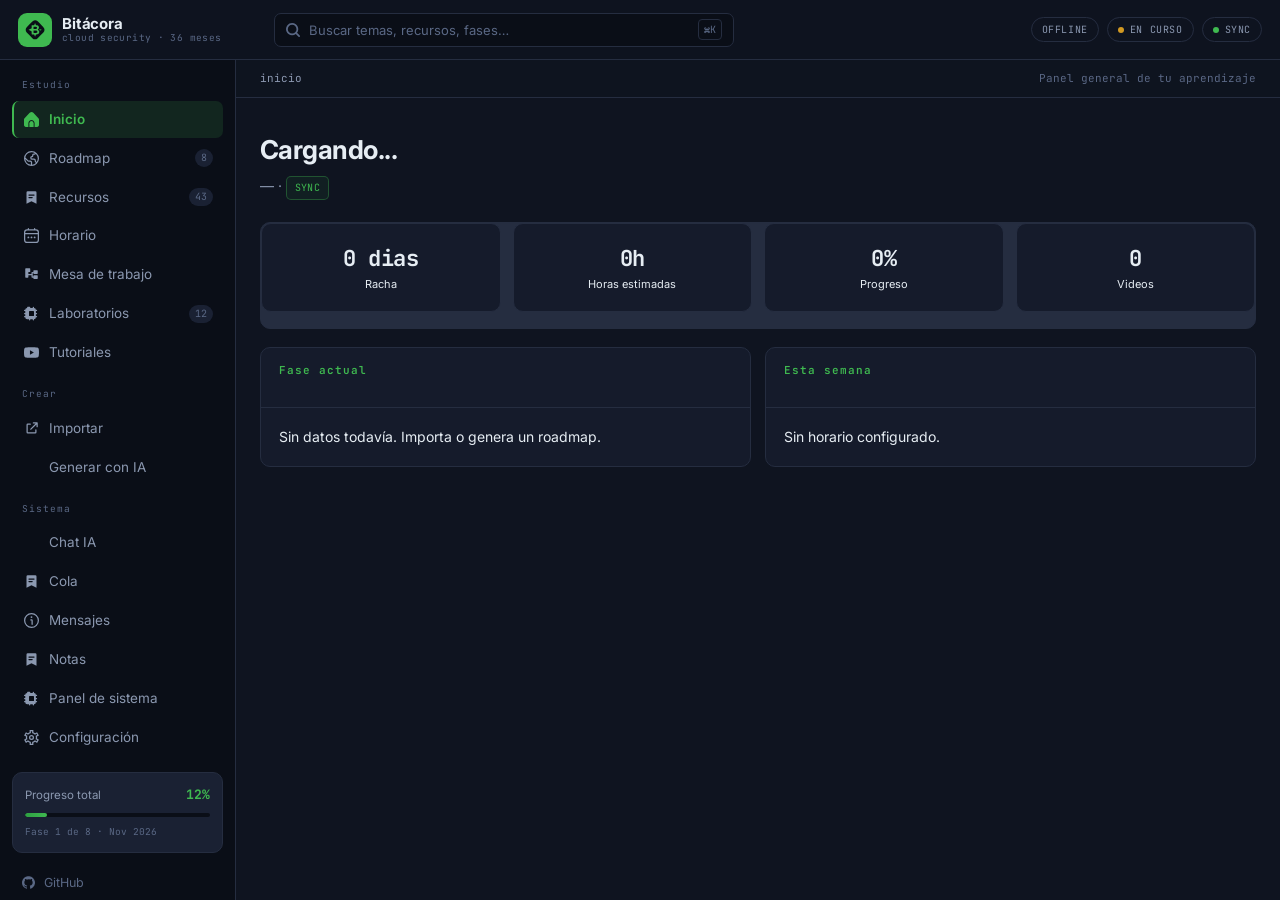
==== commit fbf21d04: "Sprint 3: página completamente funcional conectada al backend real El frontend funcionaba contra loc" ====
--- a/static/index.html
+++ b/static/index.html
@@ -139,6 +139,50 @@
   <!-- ══════════ MAIN ══════════ -->
   <main class="main">
 
+    <!-- ─────── VISTA: INICIO (Dashboard) ─────── -->
+    <section class="view" id="view-inicio">
+      <div class="view-bar">
+        <span class="crumb">inicio</span>
+        <span class="view-bar-meta">Panel general de tu aprendizaje</span>
+      </div>
+      <div class="view-body">
+        <div class="section-head">
+          <h1 class="hero-phase">Cargando...</h1>
+          <p><span class="hero-topic">—</span> · <span class="hero-status tag tag-green">SYNC</span></p>
+        </div>
+
+        <div class="stat-row" style="display:grid;grid-template-columns:repeat(auto-fit,minmax(140px,1fr));gap:12px;margin:18px 0">
+          <div class="panel"><div class="panel-body" style="text-align:center">
+            <div class="stat-value" style="font-size:22px;font-weight:700">0 dias</div>
+            <div style="font-size:11px;color:var(--muted)">Racha</div>
+          </div></div>
+          <div class="panel"><div class="panel-body" style="text-align:center">
+            <div class="stat-value" style="font-size:22px;font-weight:700">0h</div>
+            <div style="font-size:11px;color:var(--muted)">Horas estimadas</div>
+          </div></div>
+          <div class="panel"><div class="panel-body" style="text-align:center">
+            <div class="stat-value" style="font-size:22px;font-weight:700">0%</div>
+            <div style="font-size:11px;color:var(--muted)">Progreso</div>
+          </div></div>
+          <div class="panel"><div class="panel-body" style="text-align:center">
+            <div class="stat-value" style="font-size:22px;font-weight:700">0</div>
+            <div style="font-size:11px;color:var(--muted)">Videos</div>
+          </div></div>
+        </div>
+
+        <div style="display:grid;grid-template-columns:repeat(auto-fit,minmax(280px,1fr));gap:14px">
+          <div class="panel panel-fase-actual">
+            <div class="panel-head"><span class="kicker">Fase actual</span></div>
+            <div class="panel-body"><p class="empty-state">Sin datos todavía. Importa o genera un roadmap.</p></div>
+          </div>
+          <div class="panel panel-semana">
+            <div class="panel-head"><span class="kicker">Esta semana</span></div>
+            <div class="panel-body"><p class="empty-state">Sin horario configurado.</p></div>
+          </div>
+        </div>
+      </div>
+    </section>
+
     <!-- ─────── VISTA: ROADMAP ─────── -->
     <section class="view" id="view-roadmap">
       <div class="view-bar">
@@ -624,86 +668,10 @@
     <section class="view" id="view-chat">
       <div class="view-bar">
         <span class="crumb">chat ia</span>
-        <span class="view-bar-meta">modelo: — · 0 mensajes</span>
-      </div>
-
-      <div class="view-body view-body-flush">
-        <div class="chat">
-          <aside class="chat-side">
-            <div class="field">
-              <label>PROVEEDOR</label>
-              <div class="select">
-                <select>
-                  <option>OpenAI</option>
-                  <option>Anthropic</option>
-                  <option>Google</option>
-                  <option>Ollama</option>
-                  <option>Custom</option>
-                 </select>
-                <svg class="ico"><use href="#i-chevron"></use></svg>
-              </div>
-            </div>
-
-            <div class="field">
-              <label>URL DEL ENDPOINT <em>editable</em></label>
-              <input class="input mono" type="text" value="https://api.openai.com/v1/chat/completions">
-            </div>
-
-            <div class="field">
-              <label>MODELO <em>ej. gpt-4o-mini</em></label>
-              <input class="input mono" type="text" placeholder="gpt-4o-mini">
-            </div>
-
-            <div class="field">
-              <label>CLAVE DE API</label>
-              <div class="input-group">
-                <input class="input mono" type="password" placeholder="sk-...">
-                <button class="btn btn-ghost btn-sm">ver</button>
-              </div>
-            </div>
-
-            <details class="adv">
-              <summary><svg class="ico"><use href="#i-chevron"></use></svg>AJUSTES AVANZADOS</summary>
-              <div class="adv-body">
-                <div class="field"><label>TEMPERATURA</label><input class="input mono" type="text" value="0.7"></div>
-                <div class="field"><label>MAX TOKENS</label><input class="input mono" type="text" value="1024"></div>
-              </div>
-            </details>
-
-            <button class="btn btn-primary btn-block">Probar conexión</button>
-            <button class="btn btn-ghost btn-block">Limpiar chat</button>
-
-            <div class="note">
-              <p><strong>Cómo funciona:</strong> esta página corre 100% en tu navegador. Tu clave se usa solo en memoria, nunca se guarda ni pasa por ningún servidor intermedio.</p>
-              <p><strong>Sobre CORS:</strong> algunos proveedores bloquean peticiones directas desde el navegador. Si una petición falla de inmediato con un error de red, probablemente sea eso — no un problema de tu clave.</p>
-            </div>
-          </aside>
-
-          <div class="chat-main">
-            <div class="chat-quick">
-              <button class="chip chip-sm">VLANs</button>
-              <button class="chip chip-sm">Subnetting</button>
-              <button class="chip chip-sm">SSH</button>
-              <button class="chip chip-sm">Kubernetes</button>
-              <button class="chip chip-sm">AWS</button>
-              <button class="chip chip-sm">Wireshark</button>
-              <button class="chip chip-sm">Terraform</button>
-            </div>
-
-            <div class="chat-log">
-              <div class="empty">
-                <svg class="ico empty-ico"><use href="#i-ia"></use></svg>
-                <p>Elige un proveedor, pon tu clave y presiona <strong>Probar conexión</strong> para empezar.</p>
-                <span class="empty-hint">14 tópicos en la base de conocimiento local</span>
-              </div>
-            </div>
-
-            <div class="chat-input">
-              <textarea placeholder="Escribe un mensaje… (Enter para enviar, Shift+Enter para salto de línea)"></textarea>
-              <button class="btn btn-primary">Enviar</button>
-            </div>
-          </div>
-        </div>
+        <span class="view-bar-meta">El profesor IA de tu bitácora</span>
+      </div>
+      <div class="view-body view-body-flush" style="height:calc(100vh - 120px)">
+        <div id="ai-chat-view" style="height:100%"></div>
       </div>
     </section>
 
@@ -1288,6 +1256,7 @@
 <!-- Data & Persistence -->
 <script src="data/seed.js?v=2"></script>
 <script src="js/db.js?v=2"></script>
+<script src="js/api.js?v=3"></script>
 
 <!-- Feature Modules -->
 <script src="js/subtopics.js?v=2"></script>
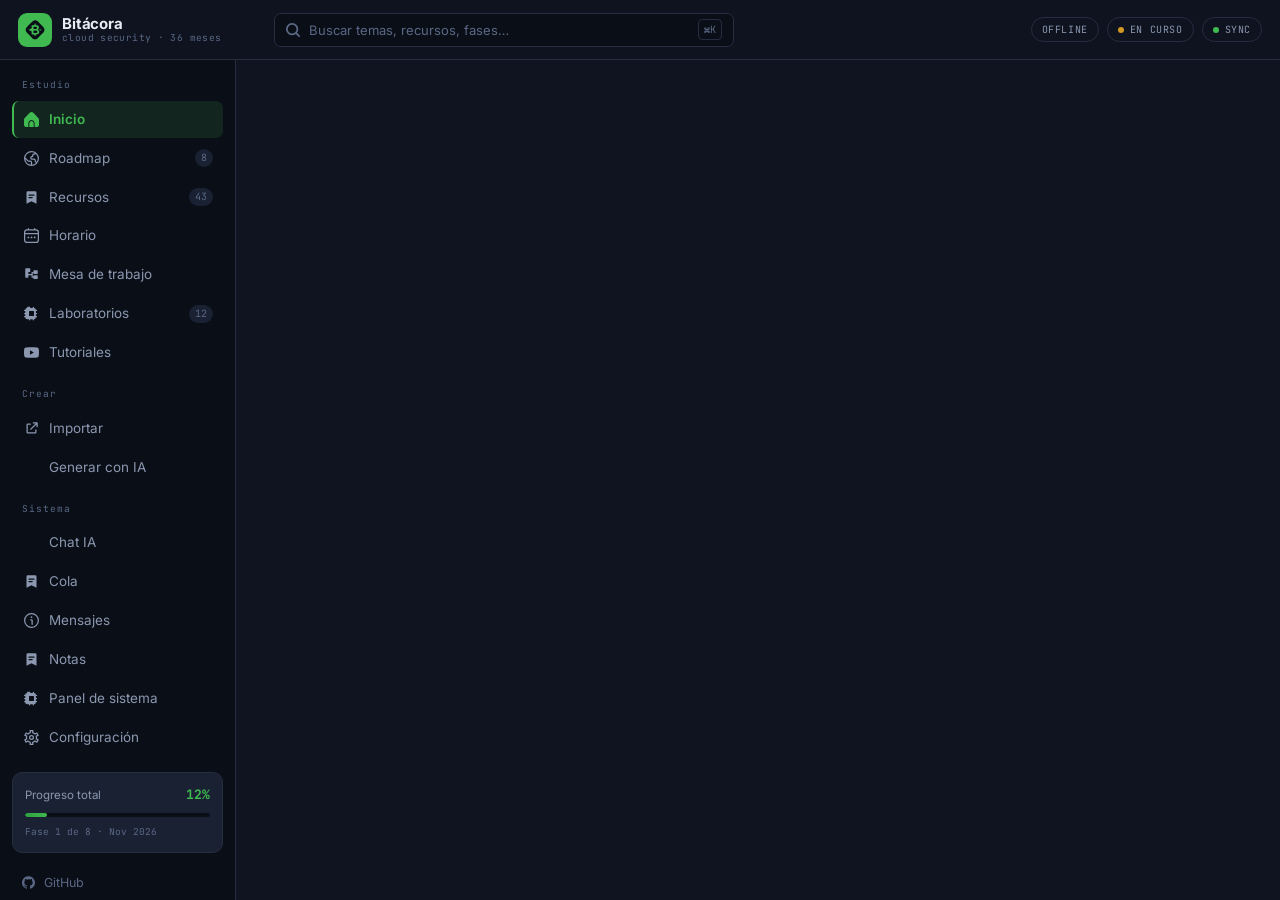
==== commit 144cbecd: "document provider flow, security progress, and project status" ====
--- a/static/index.html
+++ b/static/index.html
@@ -139,50 +139,6 @@
   <!-- ══════════ MAIN ══════════ -->
   <main class="main">
 
-    <!-- ─────── VISTA: INICIO (Dashboard) ─────── -->
-    <section class="view" id="view-inicio">
-      <div class="view-bar">
-        <span class="crumb">inicio</span>
-        <span class="view-bar-meta">Panel general de tu aprendizaje</span>
-      </div>
-      <div class="view-body">
-        <div class="section-head">
-          <h1 class="hero-phase">Cargando...</h1>
-          <p><span class="hero-topic">—</span> · <span class="hero-status tag tag-green">SYNC</span></p>
-        </div>
-
-        <div class="stat-row" style="display:grid;grid-template-columns:repeat(auto-fit,minmax(140px,1fr));gap:12px;margin:18px 0">
-          <div class="panel"><div class="panel-body" style="text-align:center">
-            <div class="stat-value" style="font-size:22px;font-weight:700">0 dias</div>
-            <div style="font-size:11px;color:var(--muted)">Racha</div>
-          </div></div>
-          <div class="panel"><div class="panel-body" style="text-align:center">
-            <div class="stat-value" style="font-size:22px;font-weight:700">0h</div>
-            <div style="font-size:11px;color:var(--muted)">Horas estimadas</div>
-          </div></div>
-          <div class="panel"><div class="panel-body" style="text-align:center">
-            <div class="stat-value" style="font-size:22px;font-weight:700">0%</div>
-            <div style="font-size:11px;color:var(--muted)">Progreso</div>
-          </div></div>
-          <div class="panel"><div class="panel-body" style="text-align:center">
-            <div class="stat-value" style="font-size:22px;font-weight:700">0</div>
-            <div style="font-size:11px;color:var(--muted)">Videos</div>
-          </div></div>
-        </div>
-
-        <div style="display:grid;grid-template-columns:repeat(auto-fit,minmax(280px,1fr));gap:14px">
-          <div class="panel panel-fase-actual">
-            <div class="panel-head"><span class="kicker">Fase actual</span></div>
-            <div class="panel-body"><p class="empty-state">Sin datos todavía. Importa o genera un roadmap.</p></div>
-          </div>
-          <div class="panel panel-semana">
-            <div class="panel-head"><span class="kicker">Esta semana</span></div>
-            <div class="panel-body"><p class="empty-state">Sin horario configurado.</p></div>
-          </div>
-        </div>
-      </div>
-    </section>
-
     <!-- ─────── VISTA: ROADMAP ─────── -->
     <section class="view" id="view-roadmap">
       <div class="view-bar">
@@ -668,10 +624,86 @@
     <section class="view" id="view-chat">
       <div class="view-bar">
         <span class="crumb">chat ia</span>
-        <span class="view-bar-meta">El profesor IA de tu bitácora</span>
-      </div>
-      <div class="view-body view-body-flush" style="height:calc(100vh - 120px)">
-        <div id="ai-chat-view" style="height:100%"></div>
+        <span class="view-bar-meta">modelo: — · 0 mensajes</span>
+      </div>
+
+      <div class="view-body view-body-flush">
+        <div class="chat">
+          <aside class="chat-side">
+            <div class="field">
+              <label>PROVEEDOR</label>
+              <div class="select">
+                <select>
+                  <option>OpenAI</option>
+                  <option>Anthropic</option>
+                  <option>Google</option>
+                  <option>Ollama</option>
+                  <option>Custom</option>
+                 </select>
+                <svg class="ico"><use href="#i-chevron"></use></svg>
+              </div>
+            </div>
+
+            <div class="field">
+              <label>URL DEL ENDPOINT <em>editable</em></label>
+              <input class="input mono" type="text" value="https://api.openai.com/v1/chat/completions">
+            </div>
+
+            <div class="field">
+              <label>MODELO <em>ej. gpt-4o-mini</em></label>
+              <input class="input mono" type="text" placeholder="gpt-4o-mini">
+            </div>
+
+            <div class="field">
+              <label>CLAVE DE API</label>
+              <div class="input-group">
+                <input class="input mono" type="password" placeholder="sk-...">
+                <button class="btn btn-ghost btn-sm">ver</button>
+              </div>
+            </div>
+
+            <details class="adv">
+              <summary><svg class="ico"><use href="#i-chevron"></use></svg>AJUSTES AVANZADOS</summary>
+              <div class="adv-body">
+                <div class="field"><label>TEMPERATURA</label><input class="input mono" type="text" value="0.7"></div>
+                <div class="field"><label>MAX TOKENS</label><input class="input mono" type="text" value="1024"></div>
+              </div>
+            </details>
+
+            <button class="btn btn-primary btn-block">Probar conexión</button>
+            <button class="btn btn-ghost btn-block">Limpiar chat</button>
+
+            <div class="note">
+              <p><strong>Cómo funciona:</strong> esta página corre 100% en tu navegador. Tu clave se usa solo en memoria, nunca se guarda ni pasa por ningún servidor intermedio.</p>
+              <p><strong>Sobre CORS:</strong> algunos proveedores bloquean peticiones directas desde el navegador. Si una petición falla de inmediato con un error de red, probablemente sea eso — no un problema de tu clave.</p>
+            </div>
+          </aside>
+
+          <div class="chat-main">
+            <div class="chat-quick">
+              <button class="chip chip-sm">VLANs</button>
+              <button class="chip chip-sm">Subnetting</button>
+              <button class="chip chip-sm">SSH</button>
+              <button class="chip chip-sm">Kubernetes</button>
+              <button class="chip chip-sm">AWS</button>
+              <button class="chip chip-sm">Wireshark</button>
+              <button class="chip chip-sm">Terraform</button>
+            </div>
+
+            <div class="chat-log">
+              <div class="empty">
+                <svg class="ico empty-ico"><use href="#i-ia"></use></svg>
+                <p>Elige un proveedor, pon tu clave y presiona <strong>Probar conexión</strong> para empezar.</p>
+                <span class="empty-hint">14 tópicos en la base de conocimiento local</span>
+              </div>
+            </div>
+
+            <div class="chat-input">
+              <textarea placeholder="Escribe un mensaje… (Enter para enviar, Shift+Enter para salto de línea)"></textarea>
+              <button class="btn btn-primary">Enviar</button>
+            </div>
+          </div>
+        </div>
       </div>
     </section>
 
@@ -1254,31 +1286,34 @@
 </script>
 
 <!-- Data & Persistence -->
-<script src="data/seed.js?v=2"></script>
-<script src="js/db.js?v=2"></script>
+<script src="data/seed.js?v=3"></script>
+<script src="js/db.js?v=3"></script>
+<script src="js/encryption.js?v=3"></script>
 <script src="js/api.js?v=3"></script>
+<script src="js/roadmapApi.js?v=3"></script>
 
 <!-- Feature Modules -->
-<script src="js/subtopics.js?v=2"></script>
-<script src="js/roadmap.js?v=2"></script>
-<script src="js/resources.js?v=2"></script>
-<script src="js/ai-chat.js?v=2"></script>
-<script src="js/link-checker.js?v=2"></script>
-<script src="js/discover.js?v=2"></script>
-<script src="js/queue.js?v=2"></script>
-<script src="js/health.js?v=2"></script>
-<script src="js/projects.js?v=2"></script>
-<script src="js/config.js?v=2"></script>
+<script src="js/subtopics.js?v=3"></script>
+<script src="js/roadmap.js?v=3"></script>
+<script src="js/resources.js?v=3"></script>
+<script src="js/provider-connection.js?v=3"></script>
+<script src="js/ai-chat.js?v=3"></script>
+<script src="js/link-checker.js?v=3"></script>
+<script src="js/discover.js?v=3"></script>
+<script src="js/queue.js?v=3"></script>
+<script src="js/health.js?v=3"></script>
+<script src="js/projects.js?v=3"></script>
+<script src="js/config.js?v=3"></script>
 <!-- AI Learning OS Extensions -->
-<script src="js/import-roadmap.js?v=2"></script>
-<script src="js/generate-roadmap.js?v=2"></script>
-<script src="js/labs.js?v=2"></script>
-<script src="js/messages.js?v=2"></script>
-<script src="js/notes.js?v=2"></script>
-<script src="js/tutorials.js?v=2"></script>
-<script src="js/profile.js?v=2"></script>
+<script src="js/import-roadmap.js?v=3"></script>
+<script src="js/generate-roadmap.js?v=3"></script>
+<script src="js/labs.js?v=3"></script>
+<script src="js/messages.js?v=3"></script>
+<script src="js/notes.js?v=3"></script>
+<script src="js/tutorials.js?v=3"></script>
+<script src="js/profile.js?v=3"></script>
 
 <!-- Main App -->
-<script src="js/app.js?v=2"></script>
+<script src="js/app.js?v=3"></script>
 </body>
 </html>
